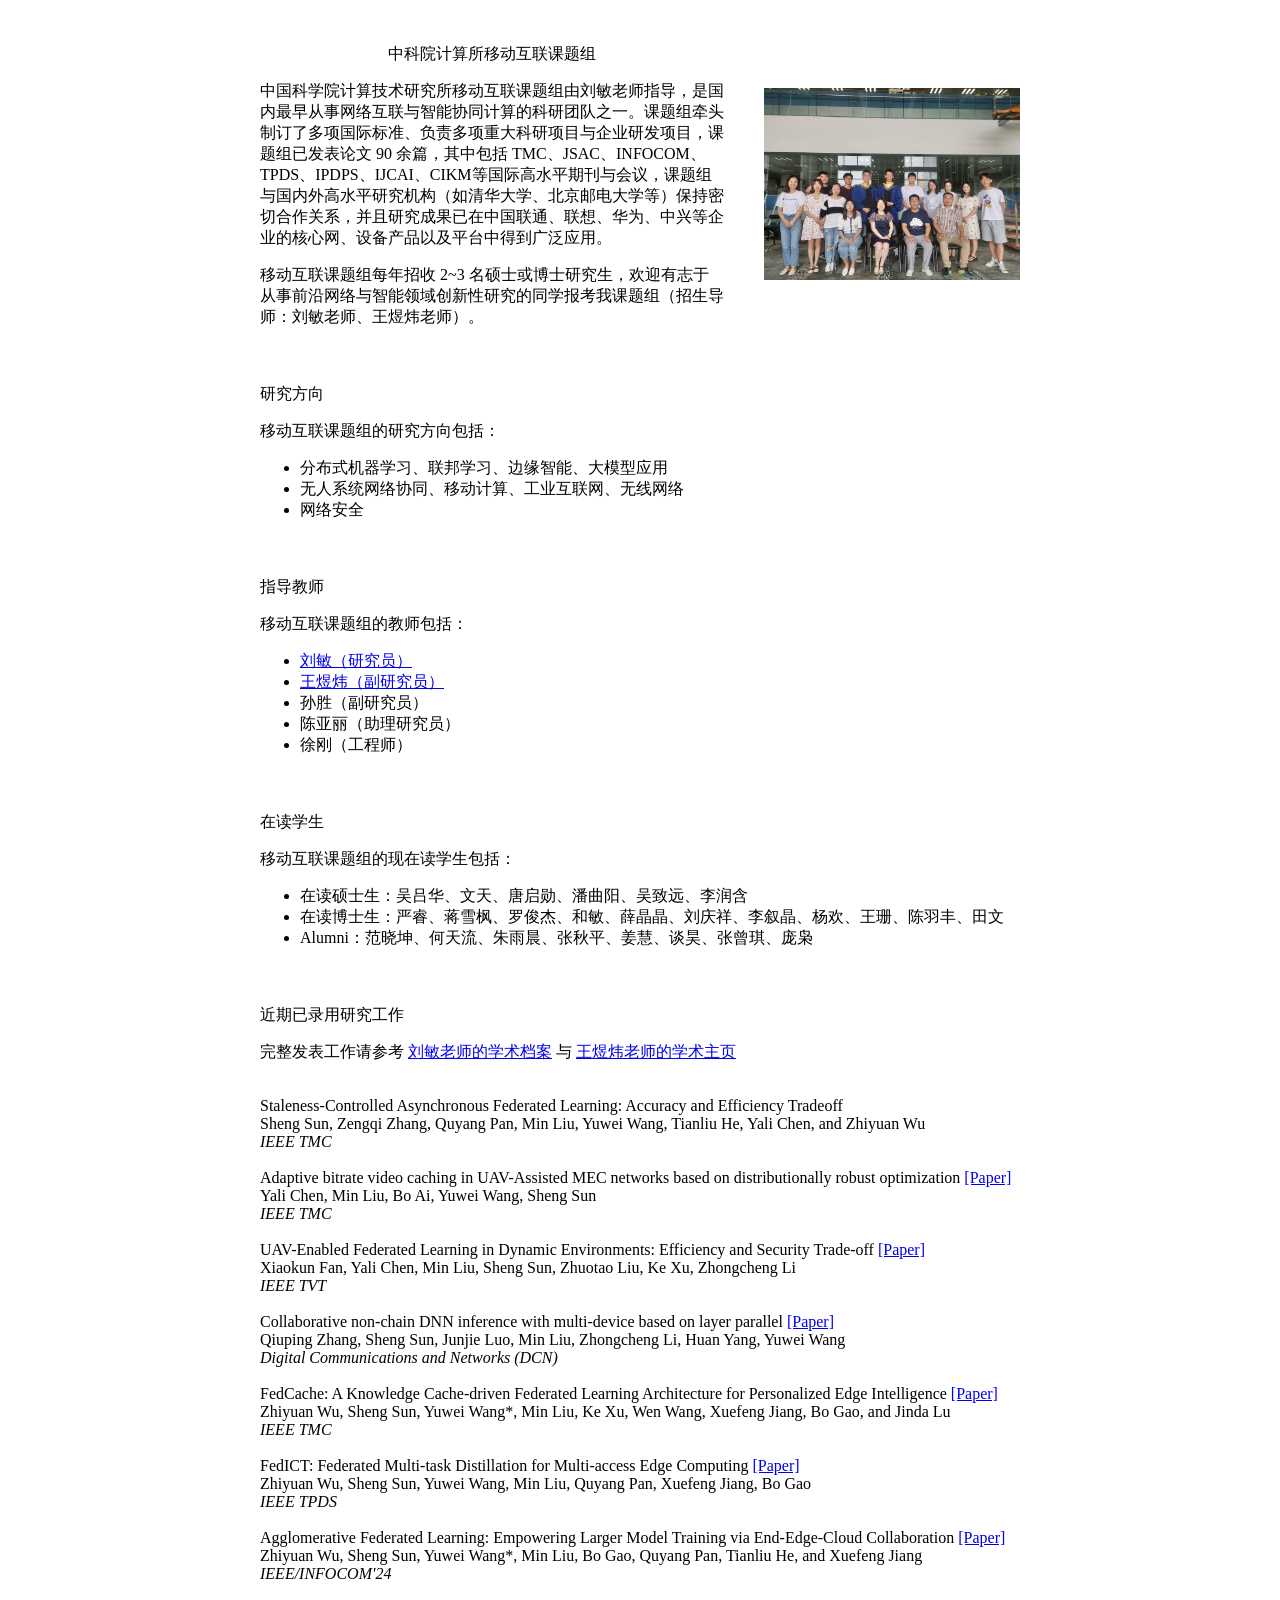
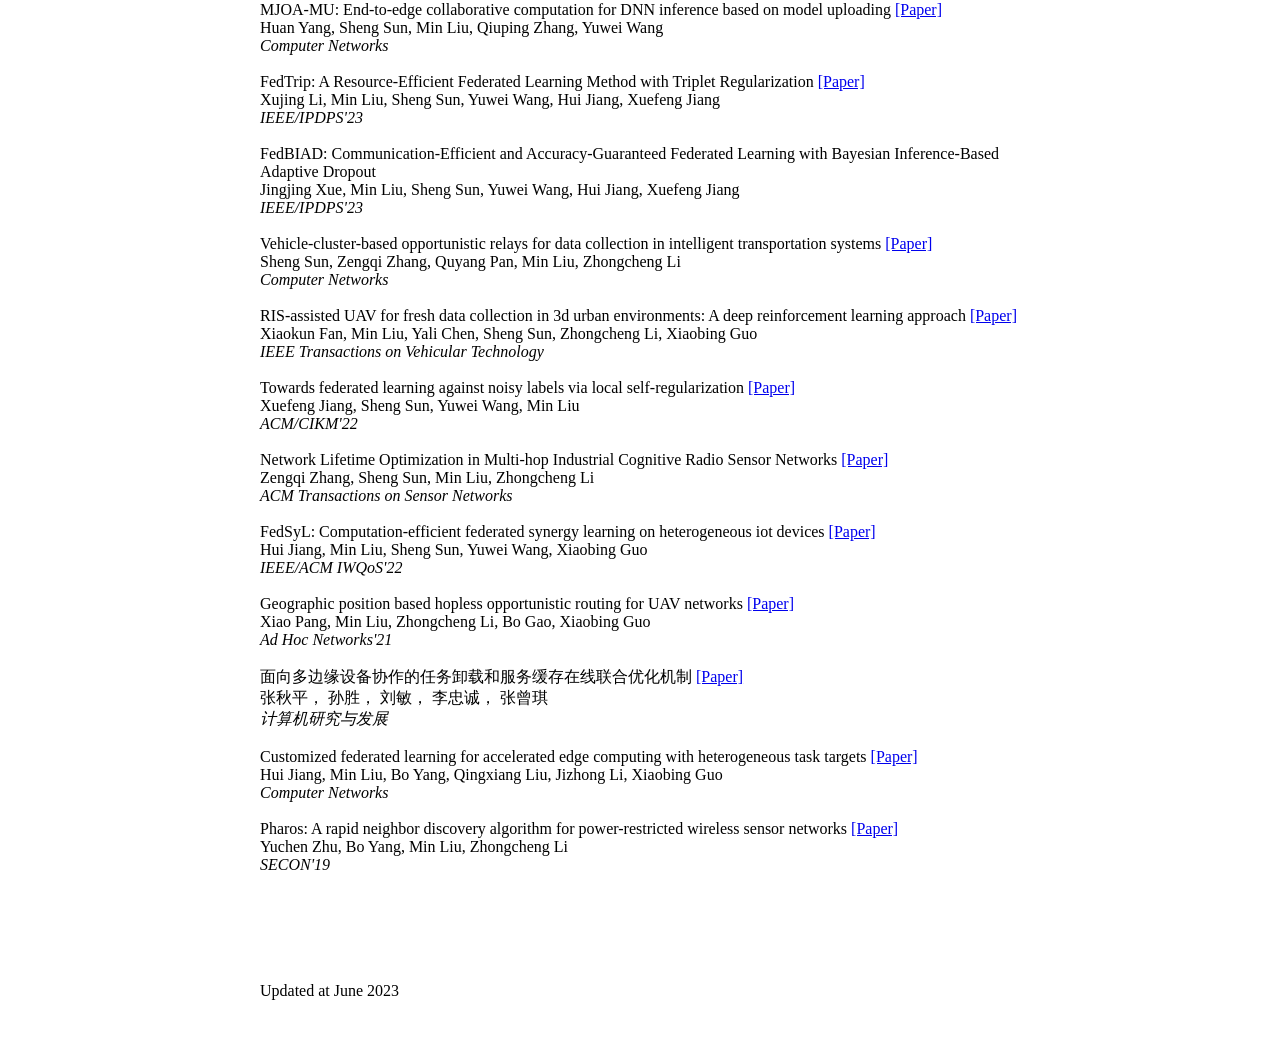
==== index.html @ c7111705 "Update index.html" ====
<!DOCTYPE HTML>
<html lang="en"><head><meta http-equiv="Content-Type" content="text/html; charset=UTF-8">

  <title>中科院计算所移动互联课题组</title>
  
  <meta name="author" content="Jon Barron">
  <meta name="viewport" content="width=device-width, initial-scale=1">
  
  <link rel="stylesheet" type="text/css" href="stylesheet.css">
	<link rel="icon" href="data:image/svg+xml,<svg xmlns=%22http://www.w3.org/2000/svg%22 viewBox=%220 0 100 100%22><text y=%22.9em%22 font-size=%2290%22>🌐</text></svg>">
</head>

<body>
  <table style="width:100%;max-width:800px;border:0px;border-spacing:0px;border-collapse:separate;margin-right:auto;margin-left:auto;"><tbody>
    <tr style="padding:0px">
      <td style="padding:0px">
        <table style="width:100%;border:0px;border-spacing:0px;border-collapse:separate;margin-right:auto;margin-left:auto;"><tbody>
          <tr style="padding:0px">
            <td style="padding:2.5%;width:63%;vertical-align:middle">
              <p style="text-align:center">
                <name>中科院计算所移动互联课题组</name>
              </p>
              <!-- <p>I am a senior staff research scientist at <a href="https://ai.google/research">Google Research</a> in <a href="https://en.wikipedia.org/wiki/One_Market_Plaza">San Francisco</a>, where I work on computer vision and machine learning. -->
              </p>
              <p>
                中国科学院计算技术研究所移动互联课题组由刘敏老师指导，是国内最早从事网络互联与智能协同计算的科研团队之一。课题组牵头制订了多项国际标准、负责多项重大科研项目与企业研发项目，课题组已发表论文 90 余篇，其中包括 TMC、JSAC、INFOCOM、TPDS、IPDPS、IJCAI、CIKM等国际高水平期刊与会议，课题组与国内外高水平研究机构（如清华大学、北京邮电大学等）保持密切合作关系，并且研究成果已在中国联通、联想、华为、中兴等企业的核心网、设备产品以及平台中得到广泛应用。              
              </p>
                移动互联课题组每年招收 2~3 名硕士或博士研究生，欢迎有志于从事前沿网络与智能领域创新性研究的同学报考我课题组（招生导师：刘敏老师、王煜炜老师）。
              <p>

              </p>
              <!-- <p style="text-align:center">
                <a href="mailto:jonbarron@gmail.com">Email</a> &nbsp/&nbsp
                <a href="data/JonBarron-CV.pdf">CV</a> &nbsp/&nbsp
                <a href="data/JonBarron-bio.txt">Bio</a> &nbsp/&nbsp
                <a href="https://scholar.google.com/citations?hl=en&user=jktWnL8AAAAJ">Google Scholar</a> &nbsp/&nbsp
                <a href="https://twitter.com/jon_barron">Twitter</a> &nbsp/&nbsp
                <a href="https://github.com/jonbarron/">Github</a>
              </p> -->
            </td>
            <td style="padding:2.5%;width:40%;max-width:40%">
              <a href="images/ICT.jpg"><img style="width:100%;max-width:100%" alt="profile photo" src="images/ICT.jpg"></a>
            </td>
          </tr>
        </tbody></table>

        <tbody>
          <tr>
          <td style="padding:20px;width:100%;vertical-align:middle">
            <heading>研究方向</heading>
            <p>
              移动互联课题组的研究方向包括：
              </p><ul>
                <li>
                  分布式机器学习、联邦学习、边缘智能、大模型应用
                </li>
                <li>
                  无人系统网络协同、移动计算、工业互联网、无线网络
                </li>
                <li>
                  网络安全
                </li>
              </ul>
              
            <p></p>
          </td>
        </tr>
      </tbody>

        <tbody>
          <tr>
          <td style="padding:20px;width:100%;vertical-align:middle">
            <heading>指导教师</heading>
            <p>
              移动互联课题组的教师包括：
              </p><ul>
                <li>
                  <a href="https://ict.cas.cn/sourcedb/cn/jssrck/200909/t20090917_2496676.html">刘敏（研究员）</a>
                </li>
                <li>
                  <a href="https://ict-ywwang.github.io/">王煜炜（副研究员）</a>
                </li>
                <li>
                  孙胜（副研究员）
                </li>
                <li>
                  陈亚丽（助理研究员）
                </li>
                <li>
                  徐刚（工程师）
                </li>
              </ul>
              
            <p></p>
          </td>
        </tr>
      </tbody>      

      <tbody>
        <tr>
        <td style="padding:20px;width:100%;vertical-align:middle">
          <heading>在读学生</heading>
          <p>
            移动互联课题组的现在读学生包括：
            </p><ul>
              <li>
                在读硕士生：吴吕华、文天、唐启勋、潘曲阳、吴致远、李润含
              </li>
              <li>
                在读博士生：严睿、蒋雪枫、罗俊杰、和敏、薛晶晶、刘庆祥、李叙晶、杨欢、王珊、陈羽丰、田文
              </li>
              <li>
                Alumni：范晓坤、何天流、朱雨晨、张秋平、姜慧、谈昊、张曾琪、庞枭
              </li>
            </ul>
            
          <p></p>
        </td>
      </tr>
    </tbody>  

    <tbody>
      <tr>
      <td style="padding:20px;width:100%;vertical-align:middle">
          <heading>近期已录用研究工作</heading><br>
          <p>完整发表工作请参考 <a href="https://scholar.google.com/citations?hl=zh-CN&user=o8Sg5l4AAAAJ&view_op=list_works&sortby=pubdate">刘敏老师的学术档案</a> 与 <a href="https://ict-ywwang.github.io/">王煜炜老师的学术主页</a></p> 
          
          <!--  -->

          <br>
          <papertitle>Staleness-Controlled Asynchronous Federated Learning: Accuracy and Efficiency Tradeoff</papertitle>
          <br>
          Sheng Sun, Zengqi Zhang, Quyang Pan, Min Liu, Yuwei Wang, Tianliu He, Yali Chen, and Zhiyuan Wu
          <br>
          <em>IEEE TMC</em>
          <br>

          <!--  -->
          
          <br>
          <papertitle>Adaptive bitrate video caching in UAV-Assisted MEC networks based on distributionally robust optimization</papertitle> <a href="https://ieeexplore.ieee.org/abstract/document/10216332/">[Paper]</a>
          <br>
          Yali Chen, Min Liu, Bo Ai, Yuwei Wang, Sheng Sun
          <br>
          <em>IEEE TMC</em>
          <br>

          <!--  -->
          
          <br>
          <papertitle>UAV-Enabled Federated Learning in Dynamic Environments: Efficiency and Security Trade-off</papertitle> <a href="https://ieeexplore.ieee.org/abstract/document/10375744/">[Paper]</a> 
          <br>
          Xiaokun Fan, Yali Chen, Min Liu, Sheng Sun, Zhuotao Liu, Ke Xu, Zhongcheng Li
          <br>
          <em>IEEE TVT</em>
          <br>

          <br>
          <papertitle>Collaborative non-chain DNN inference with multi-device based on layer parallel</papertitle> <a href="https://www.sciencedirect.com/science/article/pii/S2352864823001645">[Paper]</a> 
          <br>
          Qiuping Zhang, Sheng Sun, Junjie Luo, Min Liu, Zhongcheng Li, Huan Yang, Yuwei Wang
          <br>
          <em>Digital Communications and Networks (DCN)</em>
          <br>

          <br>
          <papertitle>FedCache: A Knowledge Cache-driven Federated Learning Architecture for Personalized Edge Intelligence</papertitle> <a href="https://ieeexplore.ieee.org/document/10420495">[Paper]</a> 
          <br>
          Zhiyuan Wu, Sheng Sun, Yuwei Wang*, Min Liu, Ke Xu, Wen Wang, Xuefeng Jiang, Bo Gao, and Jinda Lu
          <br>
          <em>IEEE TMC</em>
          <br>

          <br>
            <papertitle>FedICT: Federated Multi-task Distillation for Multi-access Edge Computing</papertitle> <a href="https://ieeexplore.ieee.org/abstract/document/10163770">[Paper]</a> 
            <br>
            Zhiyuan Wu, Sheng Sun, Yuwei Wang, Min Liu, Quyang Pan, Xuefeng Jiang, Bo Gao
            <br>
            <em>IEEE TPDS</em>
            <br>
          
          <br>
          <papertitle>Agglomerative Federated Learning: Empowering Larger Model Training via End-Edge-Cloud Collaboration</papertitle> <a href="https://arxiv.org/abs/2312.11489">[Paper]</a> 
          <br>
          Zhiyuan Wu, Sheng Sun, Yuwei Wang*, Min Liu, Bo Gao, Quyang Pan, Tianliu He, and Xuefeng Jiang
          <br>
          <em>IEEE/INFOCOM'24</em>
          <br>


          <br>
            <papertitle>MJOA-MU: End-to-edge collaborative computation for DNN inference based on model uploading</papertitle> <a href="https://www.sciencedirect.com/science/article/pii/S1389128623002463">[Paper]</a> 
            <br>
            Huan Yang, Sheng Sun, Min Liu, Qiuping Zhang, Yuwei Wang
            <br>
            <em>Computer Networks</em>
            <br>

          <br>
            <papertitle>FedTrip: A Resource-Efficient Federated Learning Method with Triplet Regularization</papertitle> <a href="https://arxiv.org/pdf/2304.05824">[Paper]</a>
          <br>
          Xujing Li, Min Liu, Sheng Sun, Yuwei Wang, Hui Jiang, Xuefeng Jiang
          <br>
          <em>IEEE/IPDPS'23</em>
          <br>

          <br>
          <papertitle>FedBIAD: Communication-Efficient and Accuracy-Guaranteed Federated Learning with Bayesian Inference-Based Adaptive Dropout</papertitle>
        <br>
        Jingjing Xue, Min Liu, Sheng Sun, Yuwei Wang, Hui Jiang, Xuefeng Jiang
        <br>
        <em>IEEE/IPDPS'23</em>
        <br>

          <br>
            <papertitle>Vehicle-cluster-based opportunistic relays for data collection in intelligent transportation systems</papertitle> <a href="https://www.sciencedirect.com/science/article/pii/S1389128622005436">[Paper]</a> 
          <br>
          Sheng Sun, Zengqi Zhang, Quyang Pan, Min Liu, Zhongcheng Li
          <br>
          <em>Computer Networks</em>
          <br>

          <br>
          <papertitle>RIS-assisted UAV for fresh data collection in 3d urban environments: A deep reinforcement learning approach</papertitle> <a href="https://ieeexplore.ieee.org/abstract/document/9870566/">[Paper]</a> 
        <br>
        Xiaokun Fan, Min Liu, Yali Chen, Sheng Sun, Zhongcheng Li, Xiaobing Guo
        <br>
        <em>IEEE Transactions on Vehicular Technology</em>
        <br>

        <br>
        <papertitle>Towards federated learning against noisy labels via local self-regularization</papertitle> <a href="https://dl.acm.org/doi/abs/10.1145/3511808.3557475">[Paper]</a> 
      <br>
      Xuefeng Jiang, Sheng Sun, Yuwei Wang, Min Liu
      <br>
      <em>ACM/CIKM'22</em>
      <br>

      <br>
      <papertitle>Network Lifetime Optimization in Multi-hop Industrial Cognitive Radio Sensor Networks</papertitle> <a href="https://dl.acm.org/doi/abs/10.1145/3549938">[Paper]</a> 
    <br>
    Zengqi Zhang, Sheng Sun, Min Liu, Zhongcheng Li
    <br>
    <em>ACM Transactions on Sensor Networks</em>
    <br>

    <br>
    <papertitle>FedSyL: Computation-efficient federated synergy learning on heterogeneous iot devices</papertitle> <a href="https://ieeexplore.ieee.org/abstract/document/9812907/">[Paper]</a> 
  <br>
  Hui Jiang, Min Liu, Sheng Sun, Yuwei Wang, Xiaobing Guo
  <br>
  <em>IEEE/ACM IWQoS'22</em>
  <br>
  
  <br>
  <papertitle>Geographic position based hopless opportunistic routing for UAV networks</papertitle> <a href="https://www.sciencedirect.com/science/article/pii/S1570870521001050">[Paper]</a> 
<br>
Xiao Pang, Min Liu, Zhongcheng Li, Bo Gao, Xiaobing Guo
<br>
<em>Ad Hoc Networks'21</em>
<br>

<br>
<papertitle>面向多边缘设备协作的任务卸载和服务缓存在线联合优化机制</papertitle> <a href="https://scholar.google.com/scholar?cluster=14433816943613264911&hl=en&oi=scholarr">[Paper]</a> 
<br>
张秋平， 孙胜， 刘敏， 李忠诚， 张曾琪
<br>
<em>计算机研究与发展</em>
<br>

<br>
<papertitle>Customized federated learning for accelerated edge computing with heterogeneous task targets</papertitle> <a href="https://www.sciencedirect.com/science/article/pii/S1389128620312135">[Paper]</a> 
<br>
Hui Jiang, Min Liu, Bo Yang, Qingxiang Liu, Jizhong Li, Xiaobing Guo
<br>
<em>Computer Networks</em>
<br>

<br>
<papertitle>Pharos: A rapid neighbor discovery algorithm for power-restricted wireless sensor networks</papertitle> <a href="https://ieeexplore.ieee.org/abstract/document/8824821/">[Paper]</a> 
<br>
Yuchen Zhu, Bo Yang, Min Liu, Zhongcheng Li
<br>
<em>SECON'19</em>
<br>



          <!--   -->
  
          </td>
      </tr>
      <tbody>
        <tr>
            <td style="padding:20px;width:100%;vertical-align:middle">
                <p font-size:small;="">
                    <br>
                    <br>
                    </p><div style="float:left;">
                    Updated at June 2023
                    </div>

                    <br>
                    <br>        
                <p></p>                           
            </td>
        </tr>
    </tbody>

      </td>
    </tr>
  </table>
</body>

</html>
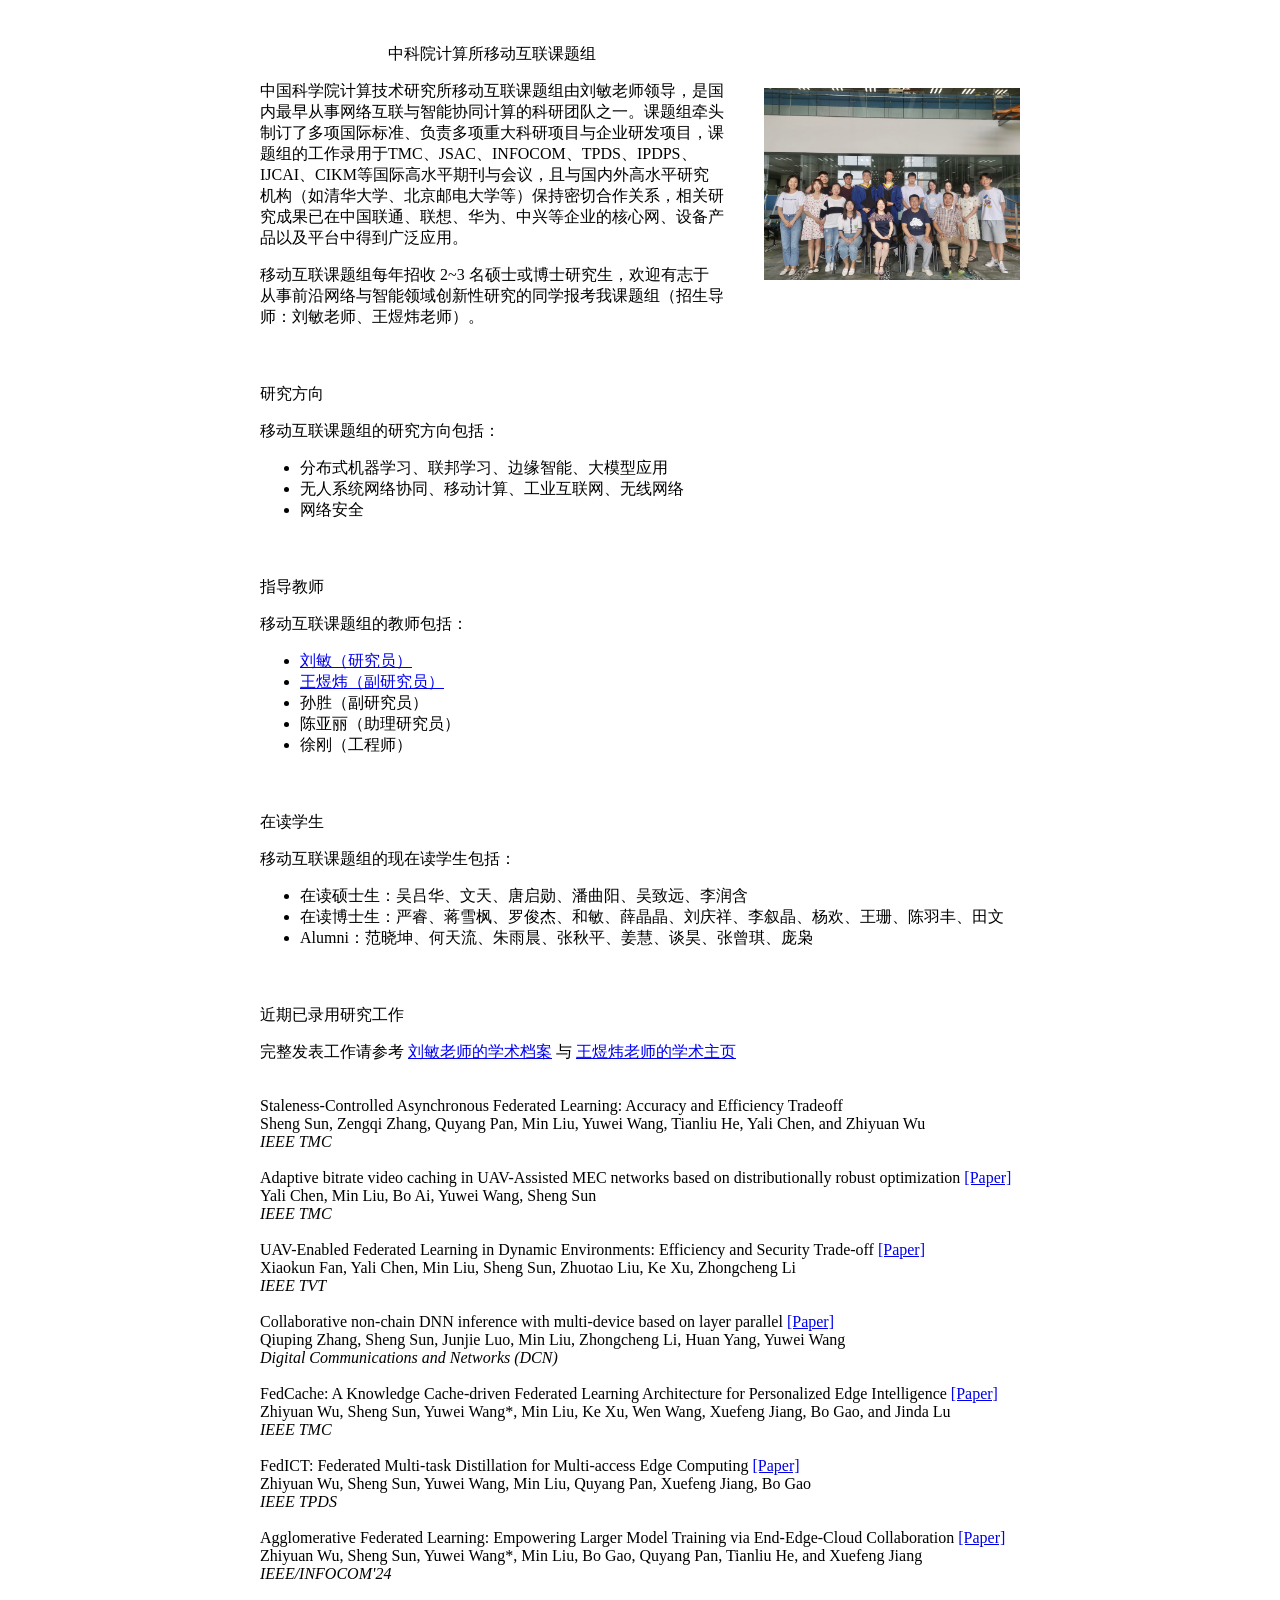
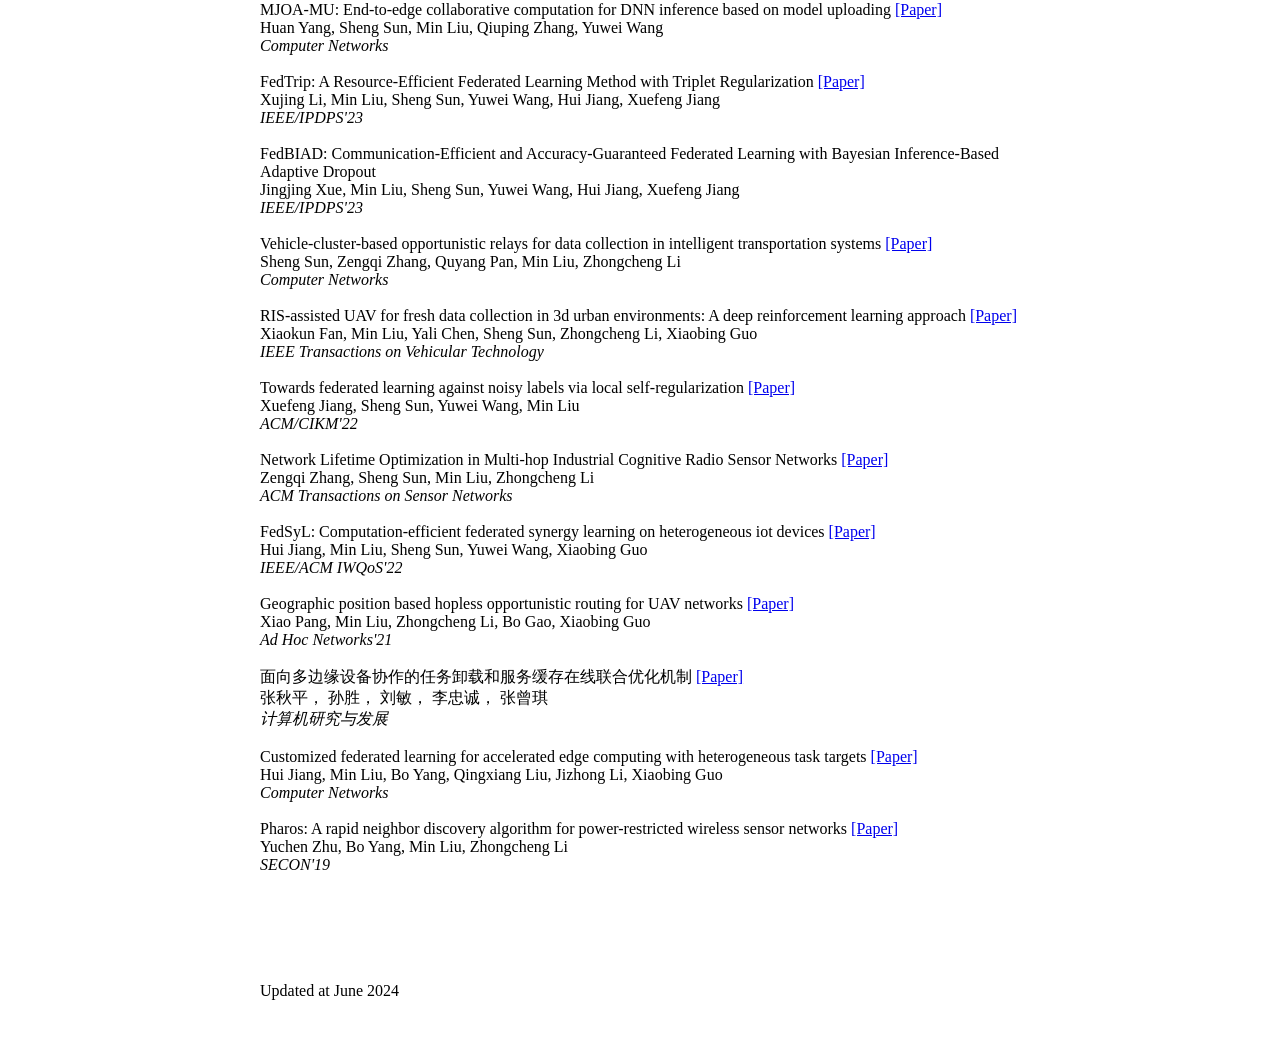
==== commit b8afbb38: "Update index.html" ====
--- a/index.html
+++ b/index.html
@@ -23,7 +23,7 @@
               <!-- <p>I am a senior staff research scientist at <a href="https://ai.google/research">Google Research</a> in <a href="https://en.wikipedia.org/wiki/One_Market_Plaza">San Francisco</a>, where I work on computer vision and machine learning. -->
               </p>
               <p>
-                中国科学院计算技术研究所移动互联课题组由刘敏老师指导，是国内最早从事网络互联与智能协同计算的科研团队之一。课题组牵头制订了多项国际标准、负责多项重大科研项目与企业研发项目，课题组已发表论文 90 余篇，其中包括 TMC、JSAC、INFOCOM、TPDS、IPDPS、IJCAI、CIKM等国际高水平期刊与会议，课题组与国内外高水平研究机构（如清华大学、北京邮电大学等）保持密切合作关系，并且研究成果已在中国联通、联想、华为、中兴等企业的核心网、设备产品以及平台中得到广泛应用。              
+                中国科学院计算技术研究所移动互联课题组由刘敏老师领导，是国内最早从事网络互联与智能协同计算的科研团队之一。课题组牵头制订了多项国际标准、负责多项重大科研项目与企业研发项目，课题组的工作录用于TMC、JSAC、INFOCOM、TPDS、IPDPS、IJCAI、CIKM等国际高水平期刊与会议，且与国内外高水平研究机构（如清华大学、北京邮电大学等）保持密切合作关系，相关研究成果已在中国联通、联想、华为、中兴等企业的核心网、设备产品以及平台中得到广泛应用。              
               </p>
                 移动互联课题组每年招收 2~3 名硕士或博士研究生，欢迎有志于从事前沿网络与智能领域创新性研究的同学报考我课题组（招生导师：刘敏老师、王煜炜老师）。
               <p>
@@ -297,7 +297,7 @@
                     <br>
                     <br>
                     </p><div style="float:left;">
-                    Updated at June 2023
+                    Updated at June 2024
                     </div>
 
                     <br>
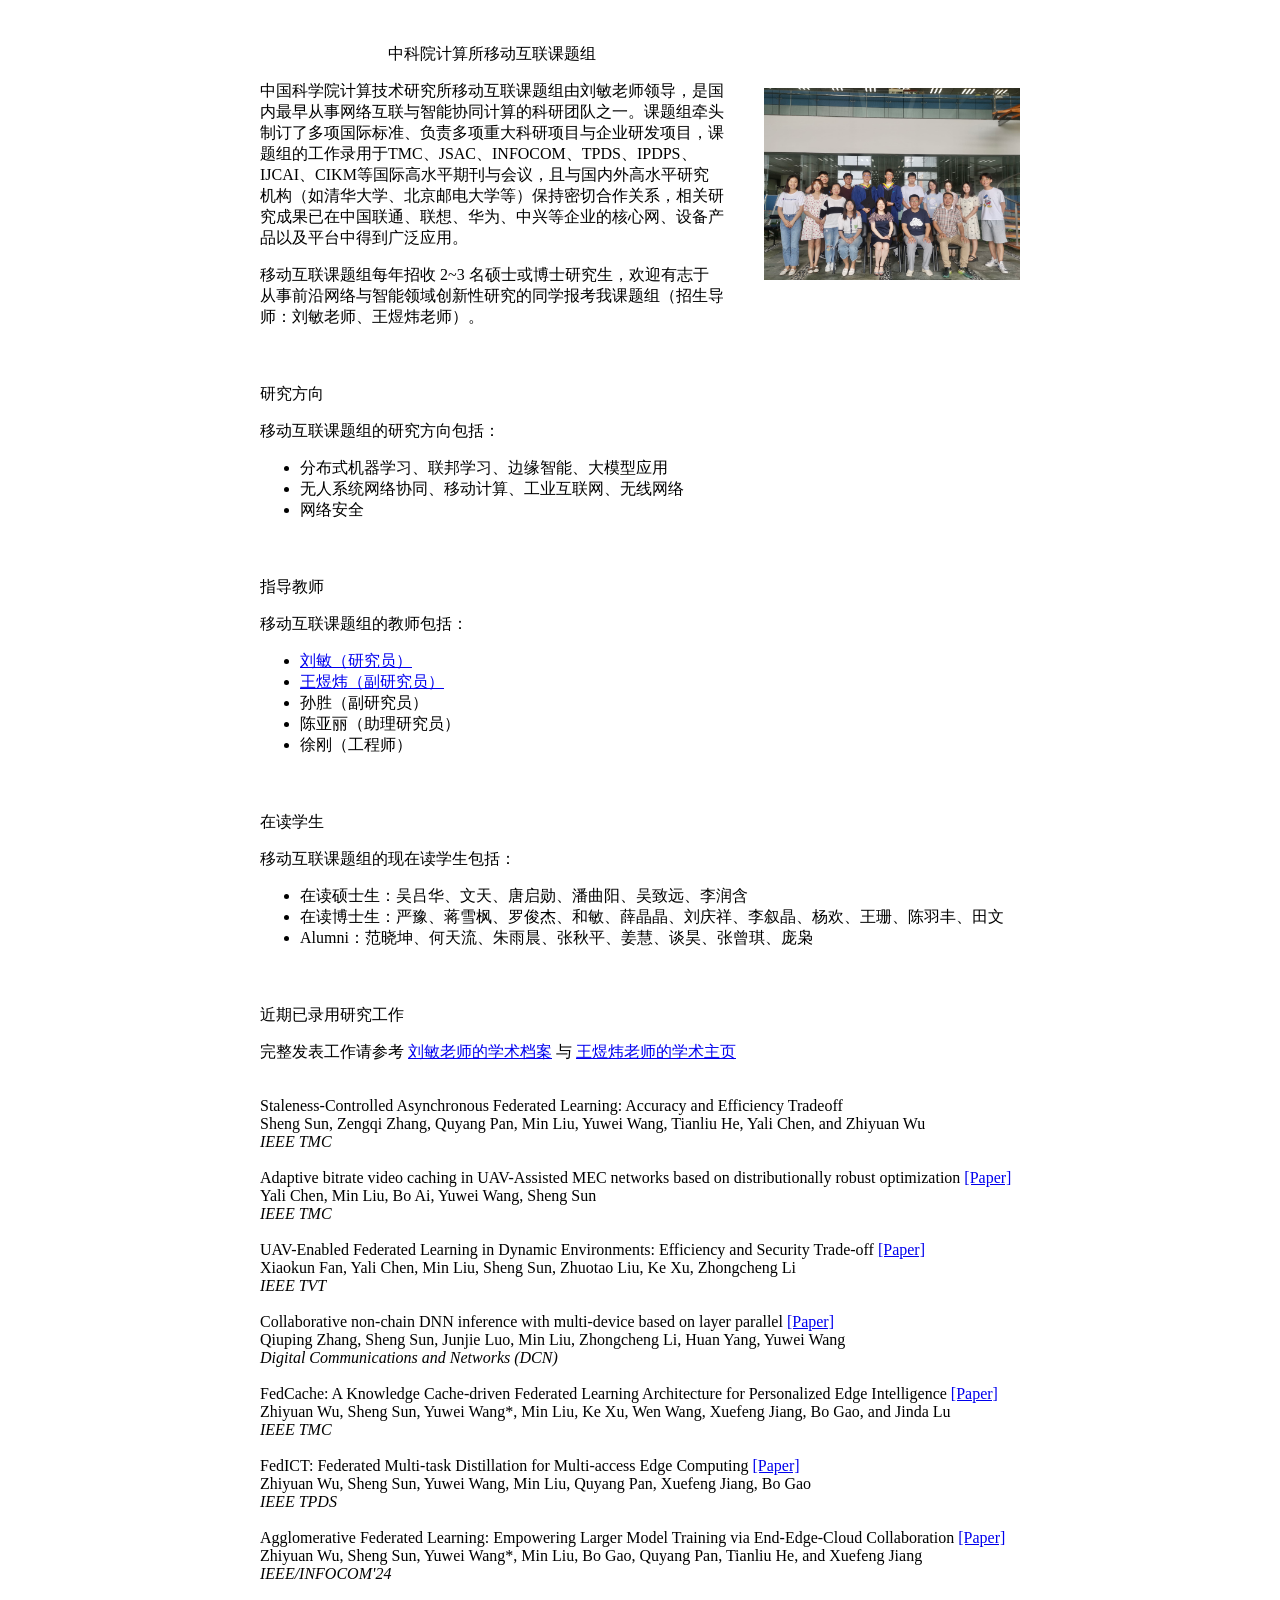
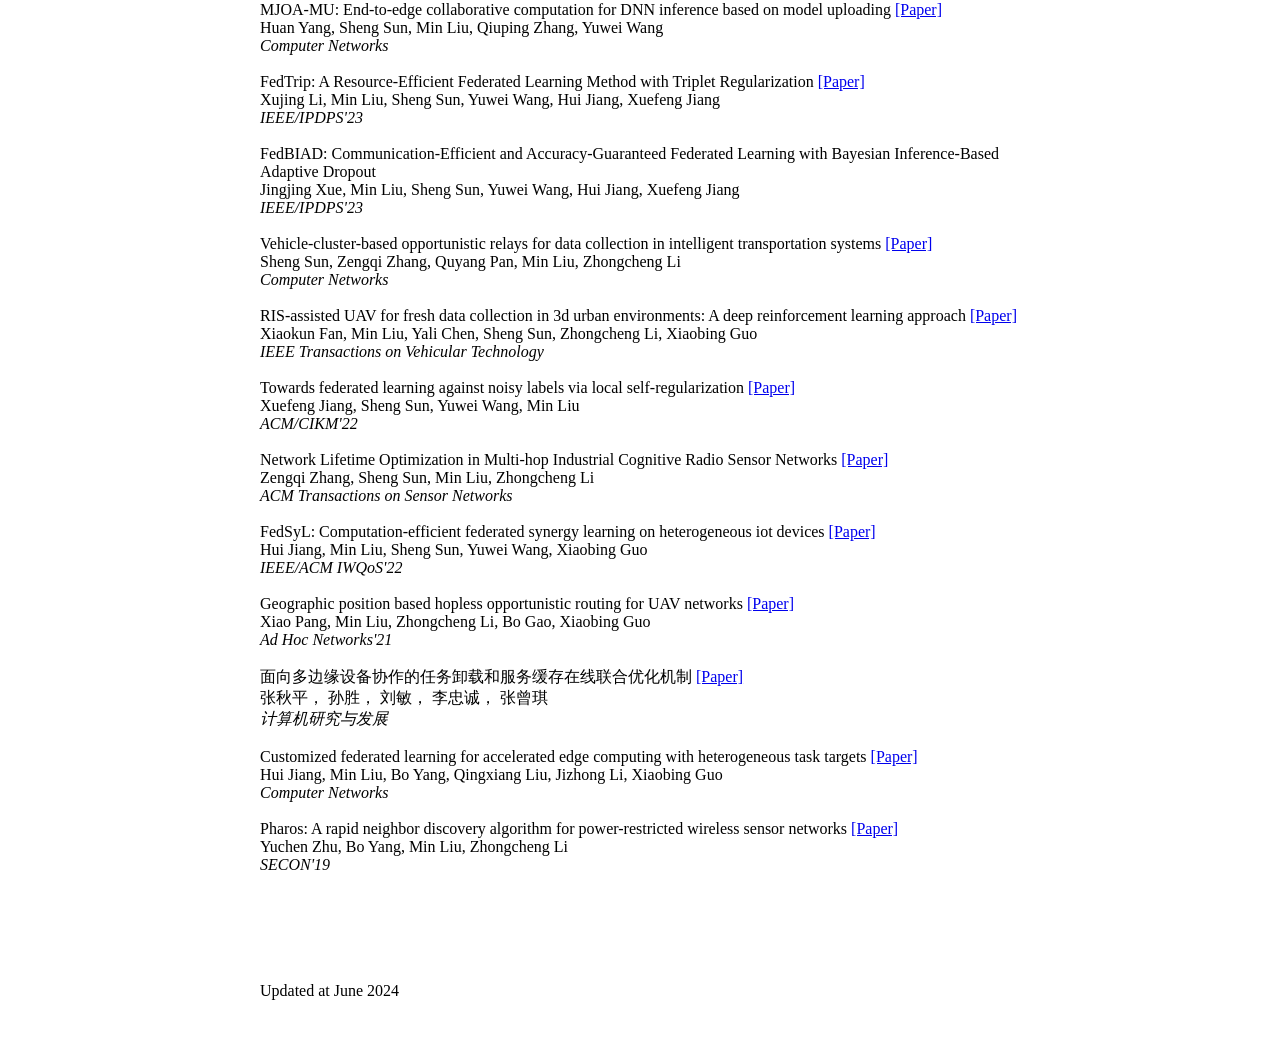
==== commit 413d82a3: "Update index.html" ====
--- a/index.html
+++ b/index.html
@@ -107,7 +107,7 @@
                 在读硕士生：吴吕华、文天、唐启勋、潘曲阳、吴致远、李润含
               </li>
               <li>
-                在读博士生：严睿、蒋雪枫、罗俊杰、和敏、薛晶晶、刘庆祥、李叙晶、杨欢、王珊、陈羽丰、田文
+                在读博士生：严豫、蒋雪枫、罗俊杰、和敏、薛晶晶、刘庆祥、李叙晶、杨欢、王珊、陈羽丰、田文
               </li>
               <li>
                 Alumni：范晓坤、何天流、朱雨晨、张秋平、姜慧、谈昊、张曾琪、庞枭
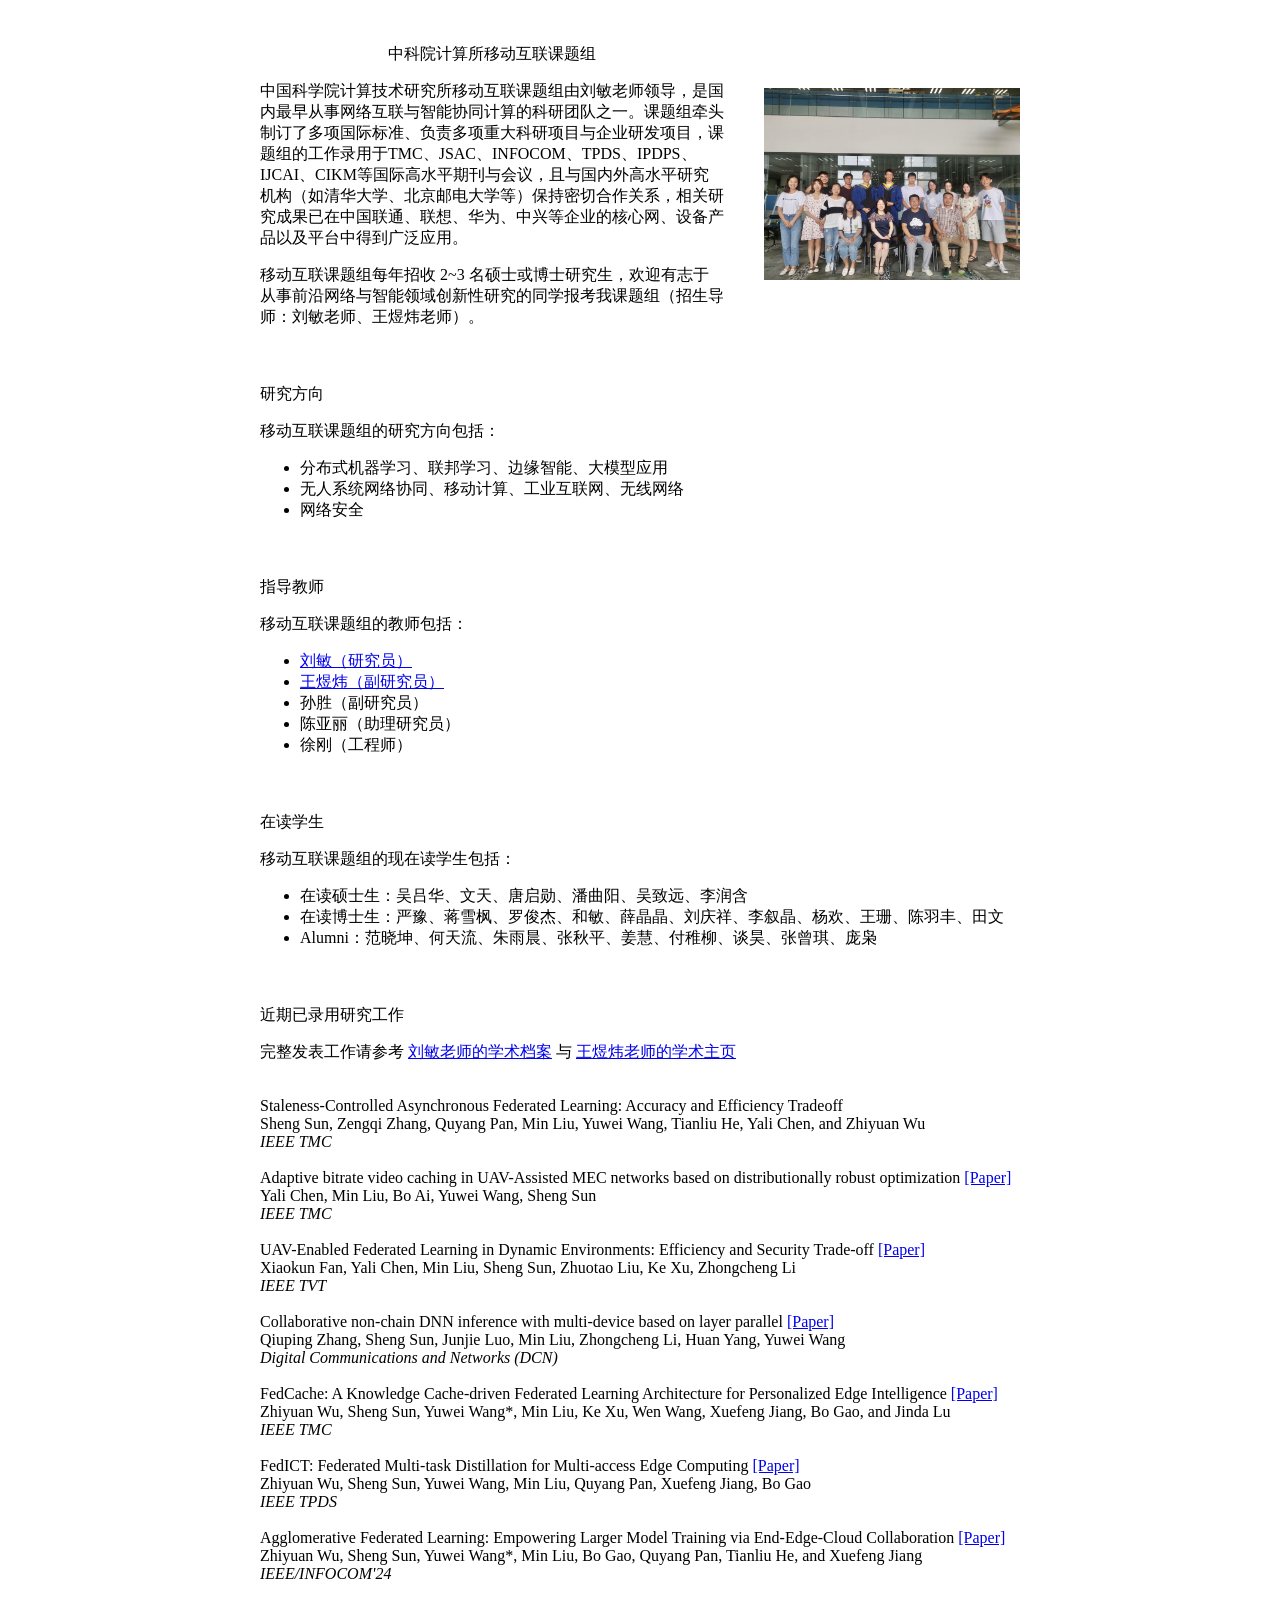
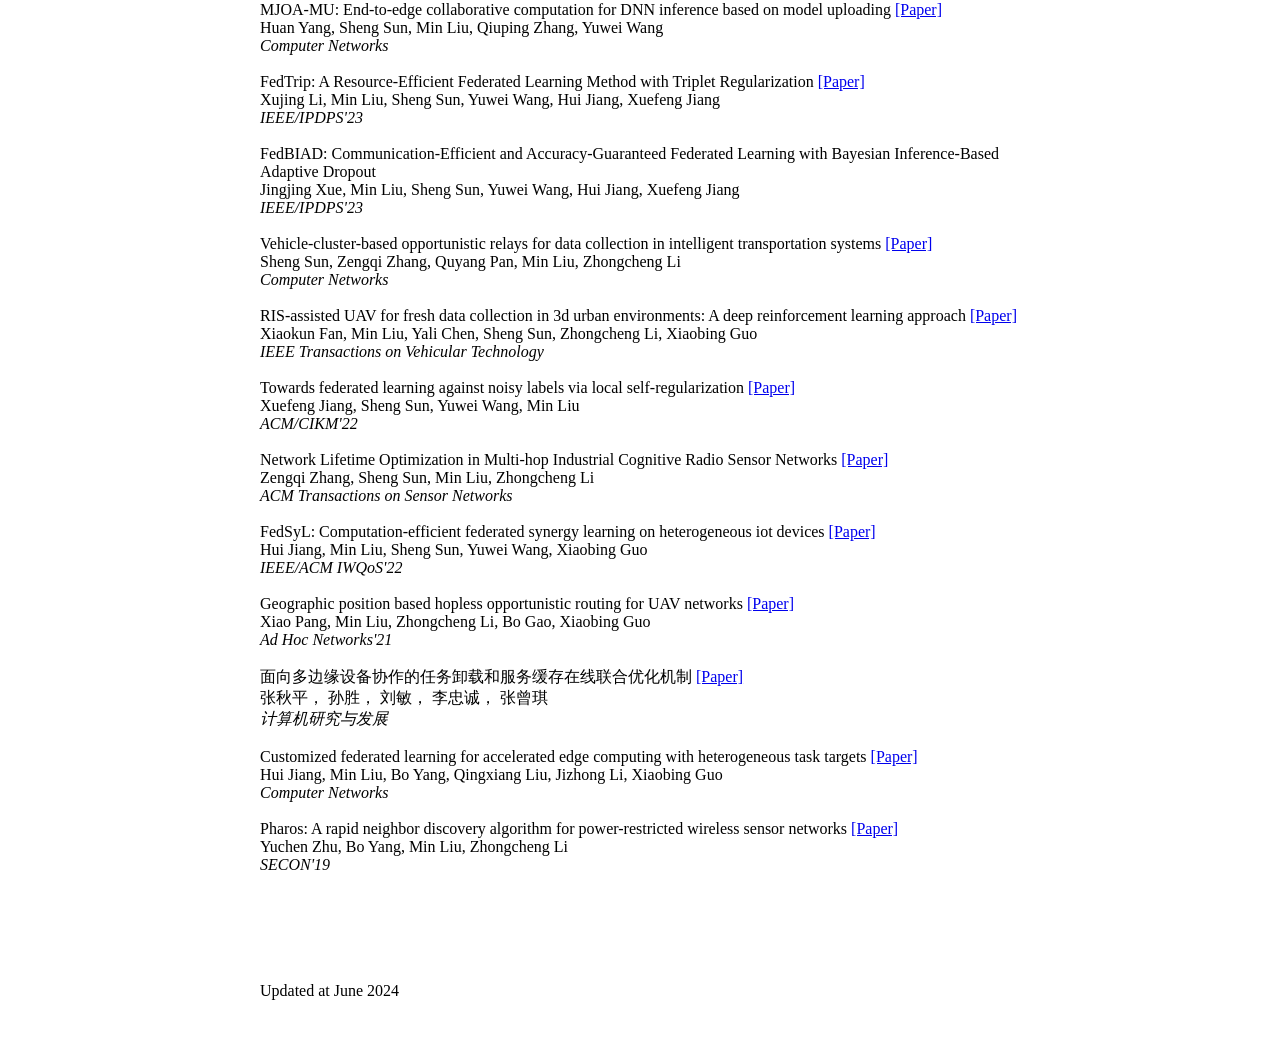
==== commit f2417a41: "Update index.html" ====
--- a/index.html
+++ b/index.html
@@ -110,7 +110,7 @@
                 在读博士生：严豫、蒋雪枫、罗俊杰、和敏、薛晶晶、刘庆祥、李叙晶、杨欢、王珊、陈羽丰、田文
               </li>
               <li>
-                Alumni：范晓坤、何天流、朱雨晨、张秋平、姜慧、谈昊、张曾琪、庞枭
+                Alumni：范晓坤、何天流、朱雨晨、张秋平、姜慧、付稚柳、谈昊、张曾琪、庞枭
               </li>
             </ul>
             
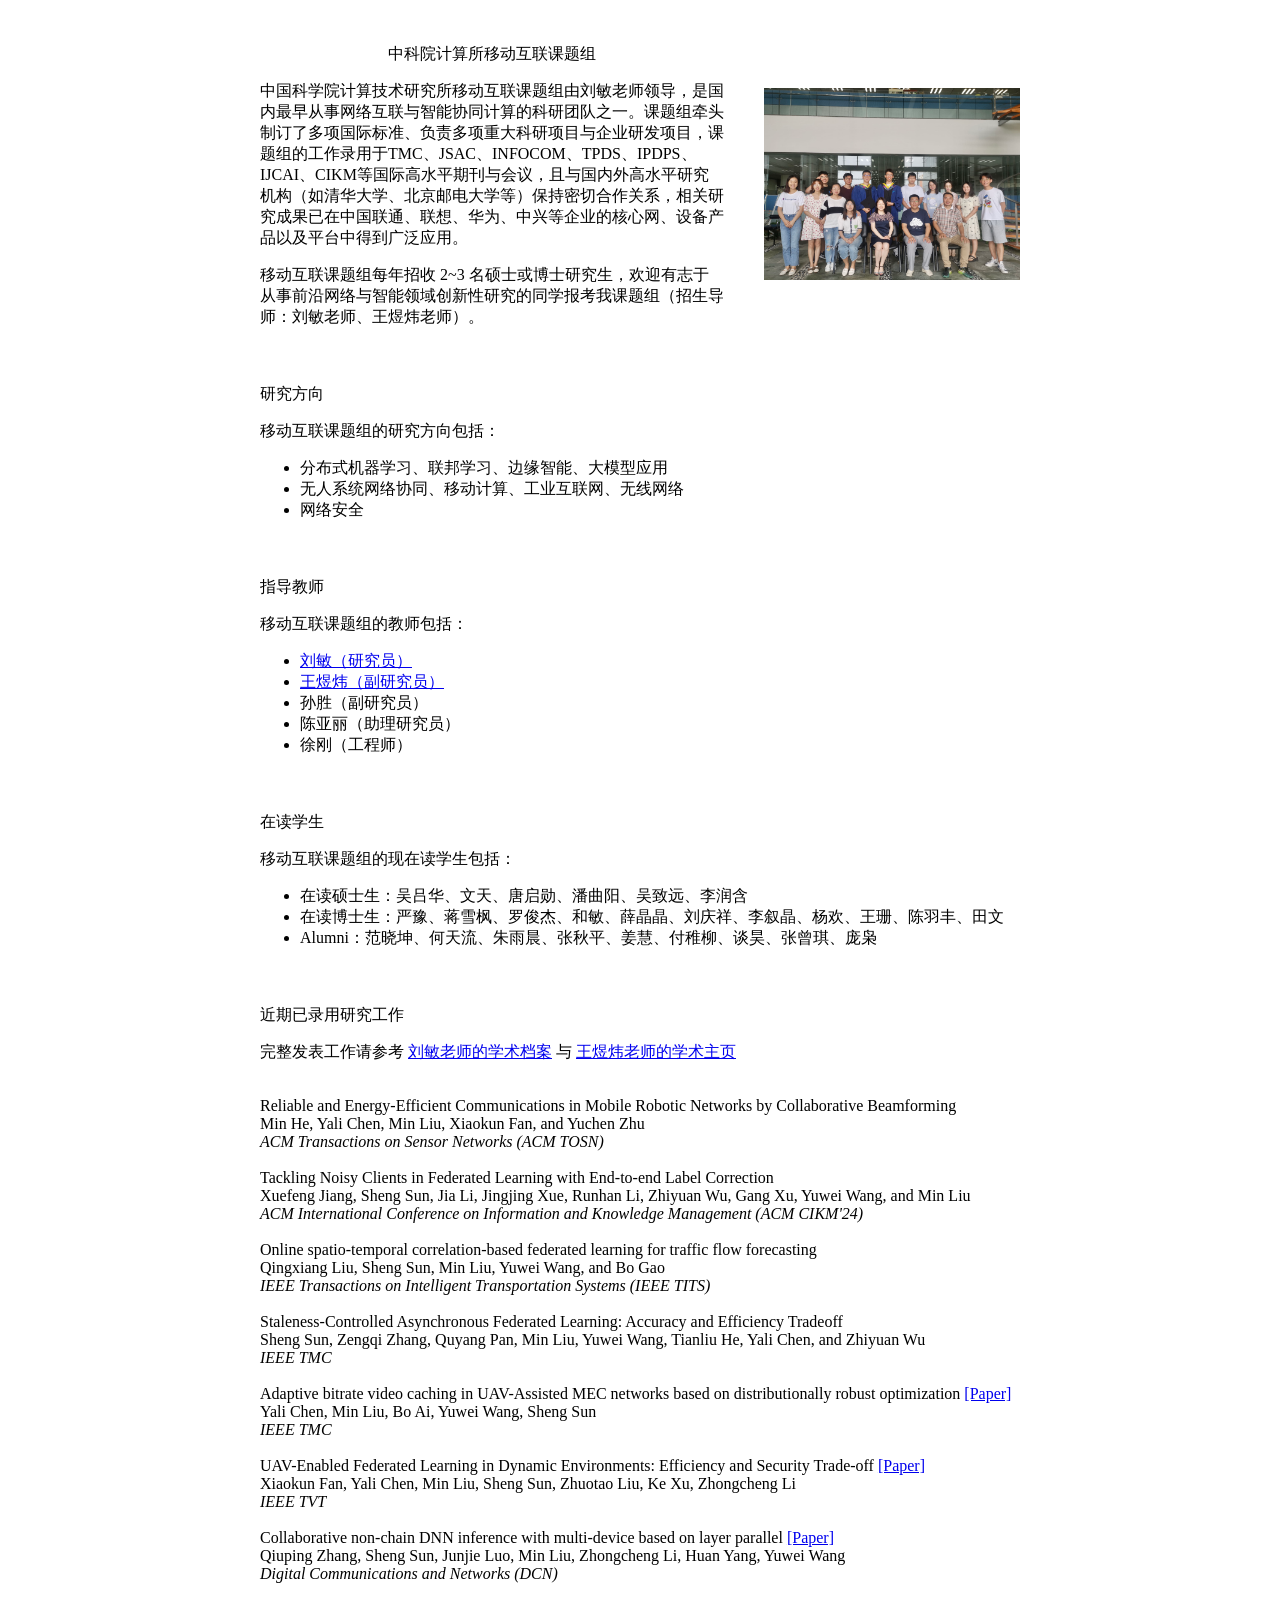
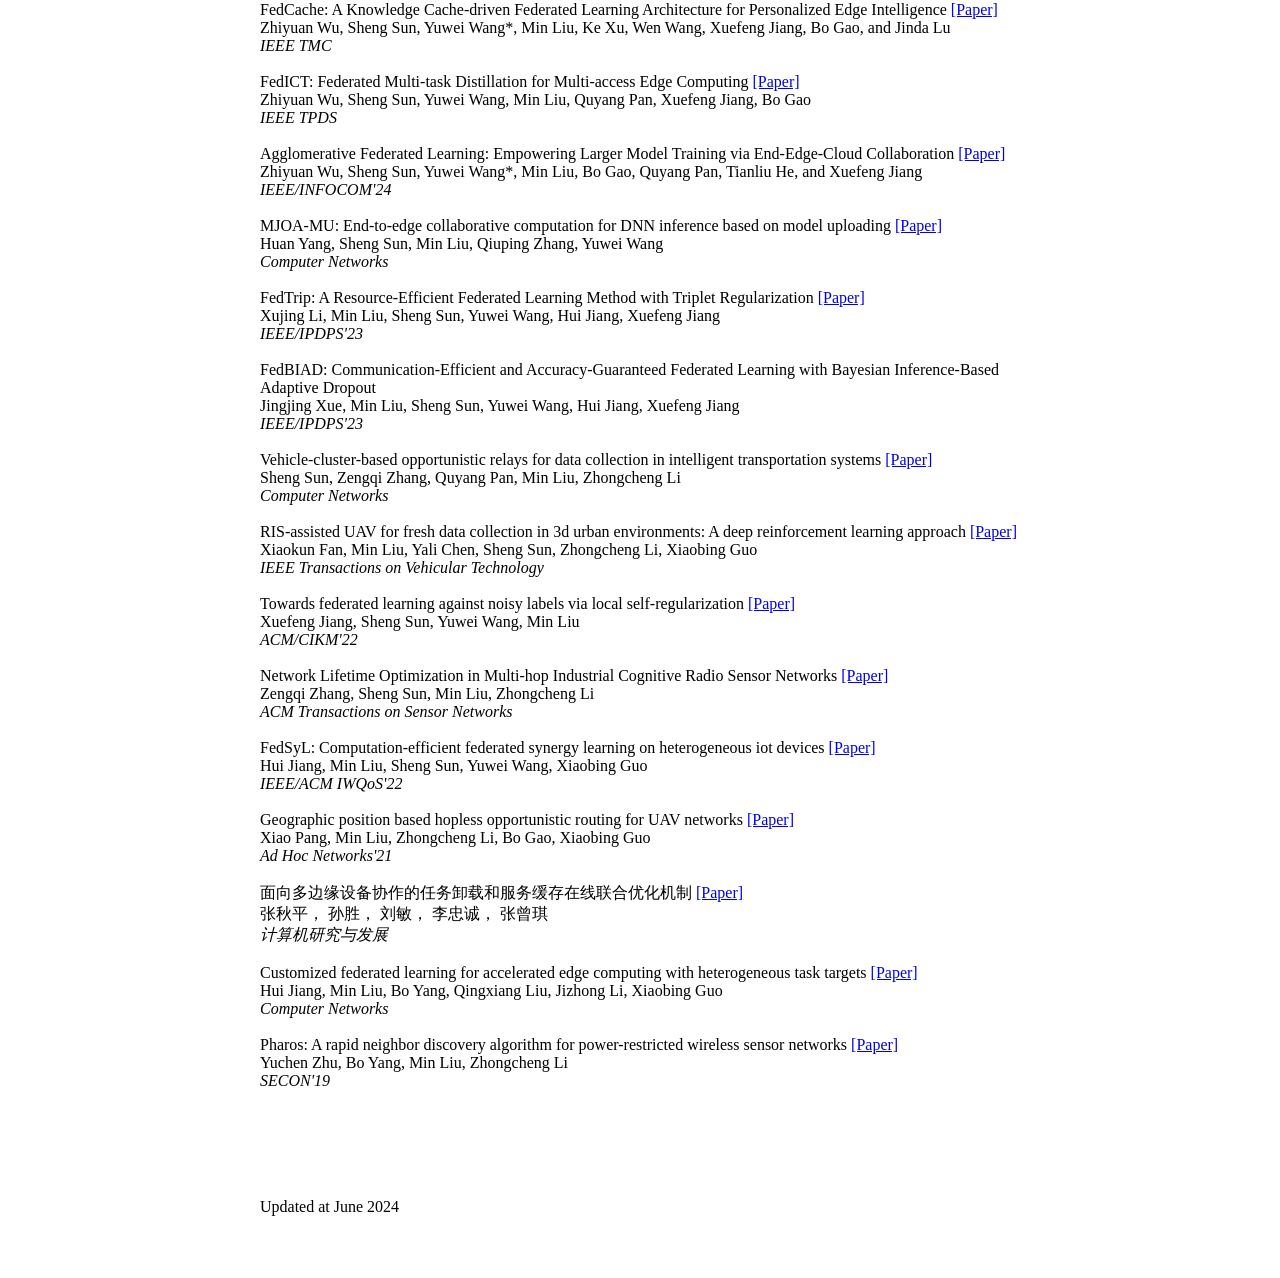
==== commit bcfc4002: "Update index.html" ====
--- a/index.html
+++ b/index.html
@@ -128,6 +128,32 @@
           <!--  -->
 
           <br>
+          <papertitle>Reliable and Energy-Efficient Communications in Mobile Robotic Networks by Collaborative Beamforming</papertitle>
+          <br>
+          Min He, Yali Chen, Min Liu, Xiaokun Fan, and Yuchen Zhu
+          <br>
+          <em>ACM Transactions on Sensor Networks (ACM TOSN) </em>
+          <br>
+
+          <br>
+          <papertitle>Tackling Noisy Clients in Federated Learning with End-to-end Label Correction</papertitle>
+          <br>
+          Xuefeng Jiang, Sheng Sun, Jia Li, Jingjing Xue, Runhan Li, Zhiyuan Wu, Gang Xu, Yuwei Wang, and Min Liu
+          <br>
+          <em>ACM International Conference on Information and Knowledge Management (ACM CIKM'24) </em>
+          <br>
+
+
+          <br>
+          <papertitle>Online spatio-temporal correlation-based federated learning for traffic flow forecasting</papertitle>
+          <br>
+          Qingxiang Liu, Sheng Sun, Min Liu, Yuwei Wang, and Bo Gao
+          <br>
+          <em>IEEE Transactions on Intelligent Transportation Systems (IEEE TITS) </em>
+          <br>
+
+
+          <br>
           <papertitle>Staleness-Controlled Asynchronous Federated Learning: Accuracy and Efficiency Tradeoff</papertitle>
           <br>
           Sheng Sun, Zengqi Zhang, Quyang Pan, Min Liu, Yuwei Wang, Tianliu He, Yali Chen, and Zhiyuan Wu
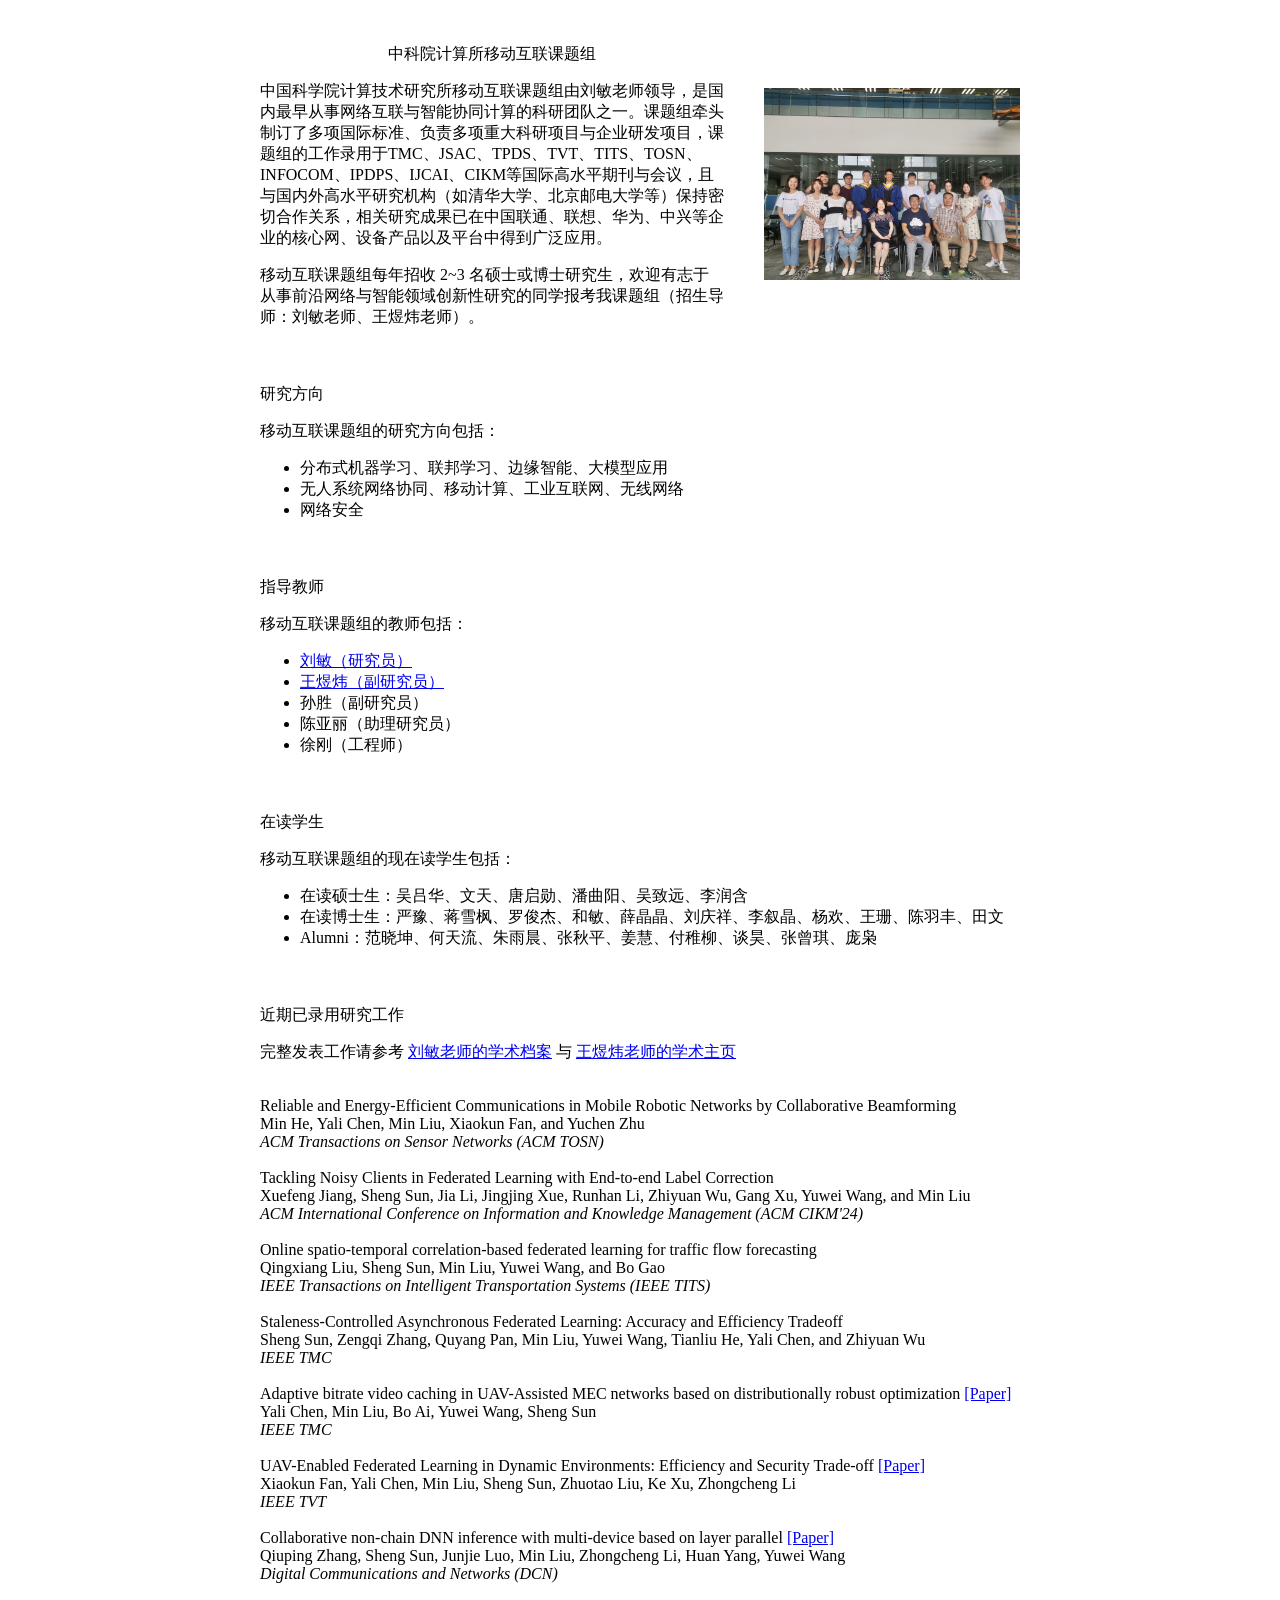
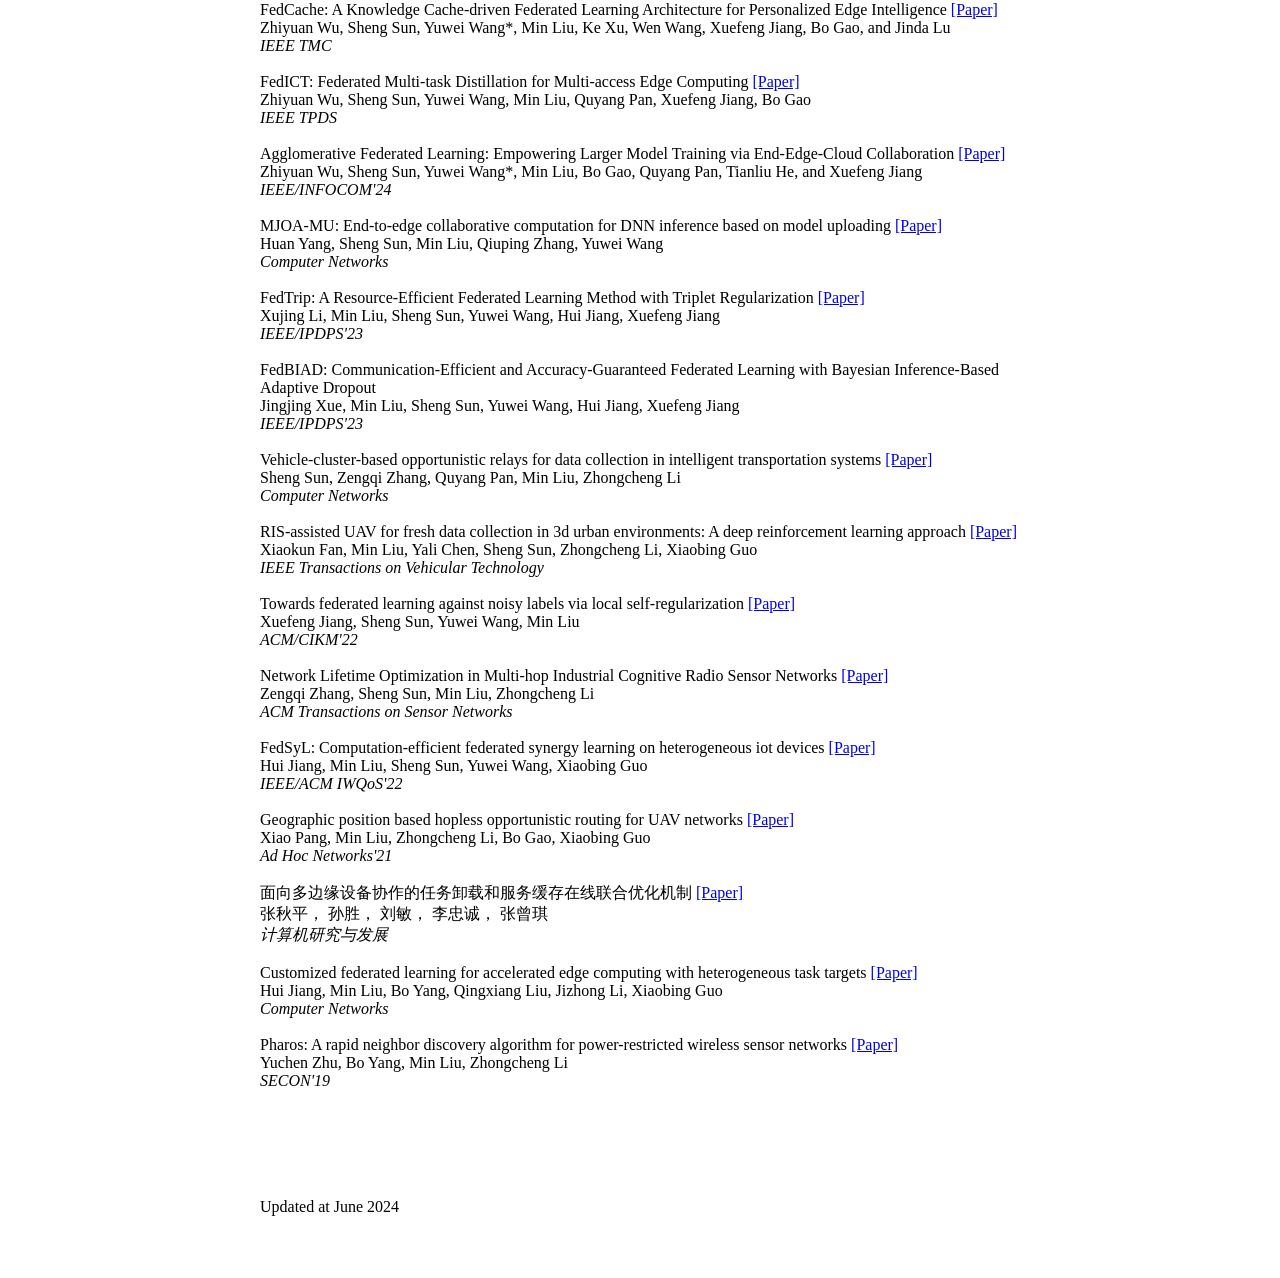
==== commit 502784e8: "Update index.html" ====
--- a/index.html
+++ b/index.html
@@ -23,7 +23,7 @@
               <!-- <p>I am a senior staff research scientist at <a href="https://ai.google/research">Google Research</a> in <a href="https://en.wikipedia.org/wiki/One_Market_Plaza">San Francisco</a>, where I work on computer vision and machine learning. -->
               </p>
               <p>
-                中国科学院计算技术研究所移动互联课题组由刘敏老师领导，是国内最早从事网络互联与智能协同计算的科研团队之一。课题组牵头制订了多项国际标准、负责多项重大科研项目与企业研发项目，课题组的工作录用于TMC、JSAC、INFOCOM、TPDS、IPDPS、IJCAI、CIKM等国际高水平期刊与会议，且与国内外高水平研究机构（如清华大学、北京邮电大学等）保持密切合作关系，相关研究成果已在中国联通、联想、华为、中兴等企业的核心网、设备产品以及平台中得到广泛应用。              
+                中国科学院计算技术研究所移动互联课题组由刘敏老师领导，是国内最早从事网络互联与智能协同计算的科研团队之一。课题组牵头制订了多项国际标准、负责多项重大科研项目与企业研发项目，课题组的工作录用于TMC、JSAC、TPDS、TVT、TITS、TOSN、INFOCOM、IPDPS、IJCAI、CIKM等国际高水平期刊与会议，且与国内外高水平研究机构（如清华大学、北京邮电大学等）保持密切合作关系，相关研究成果已在中国联通、联想、华为、中兴等企业的核心网、设备产品以及平台中得到广泛应用。              
               </p>
                 移动互联课题组每年招收 2~3 名硕士或博士研究生，欢迎有志于从事前沿网络与智能领域创新性研究的同学报考我课题组（招生导师：刘敏老师、王煜炜老师）。
               <p>
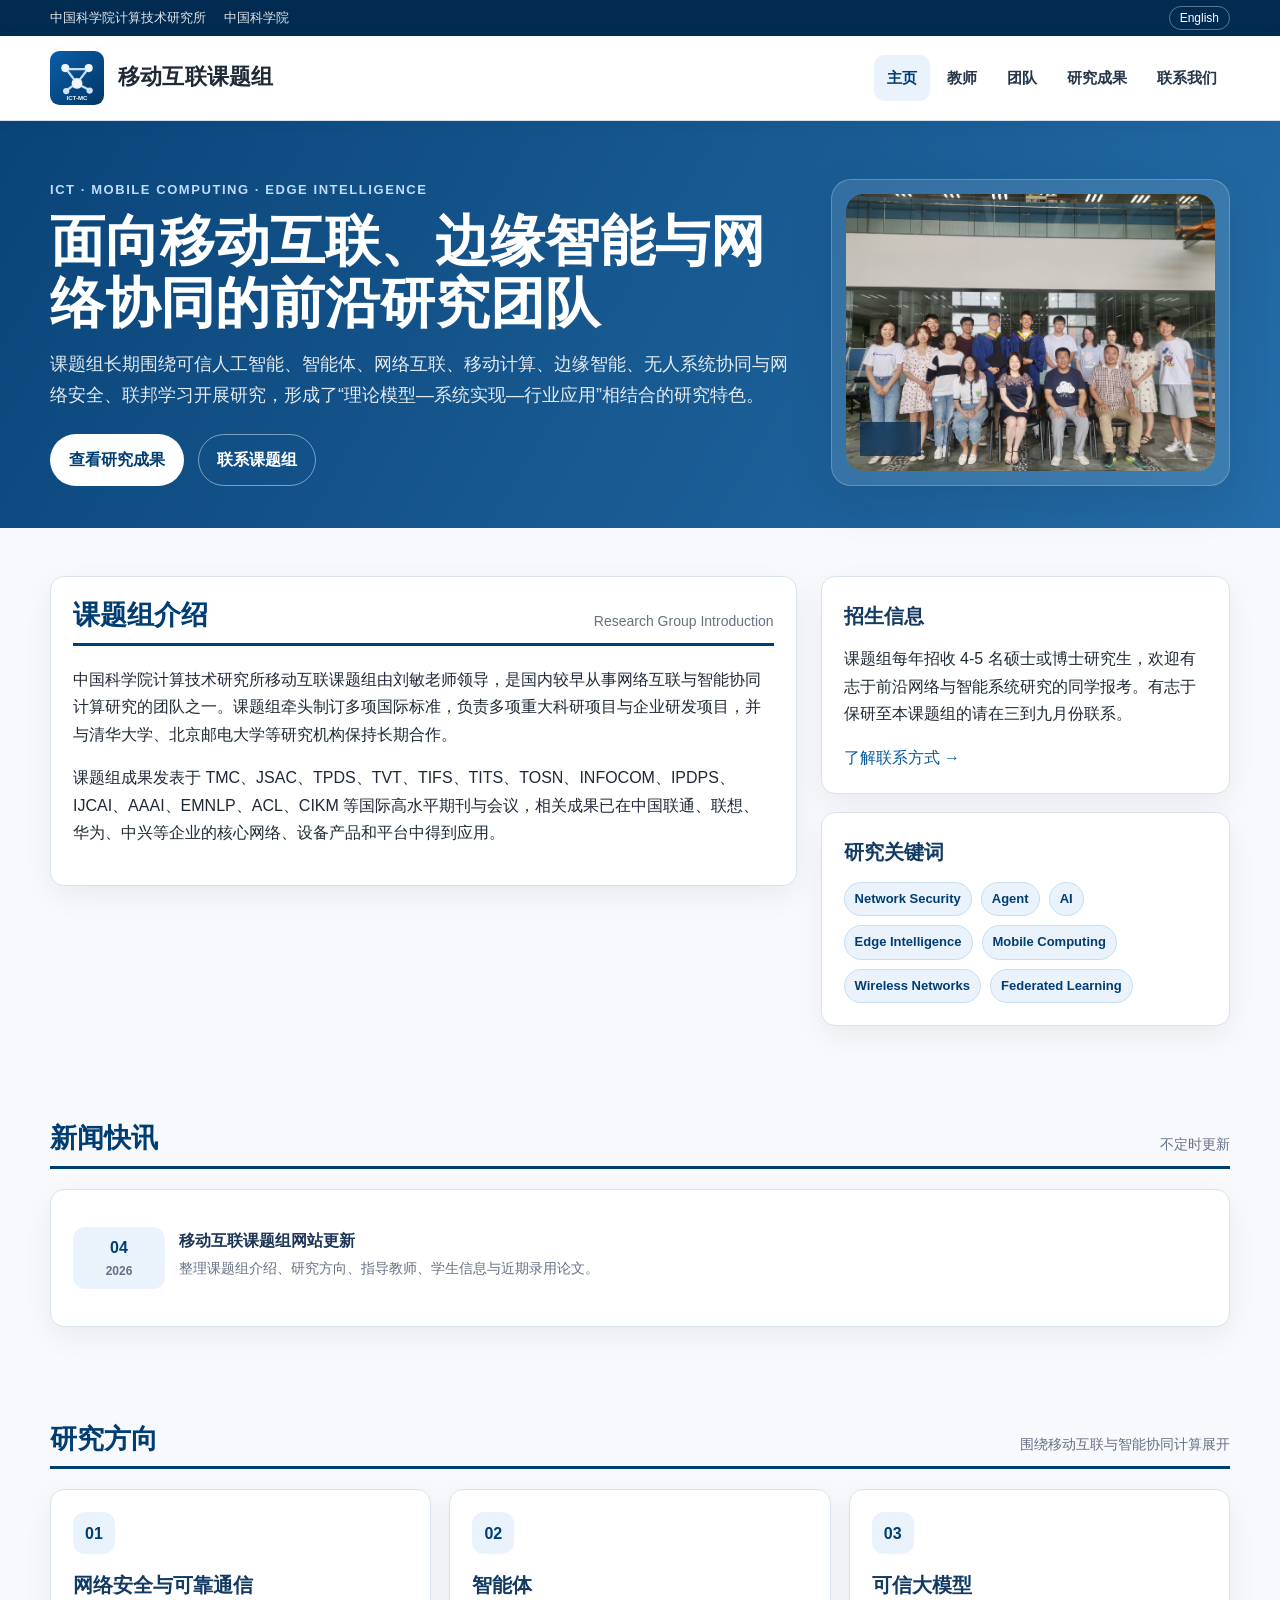
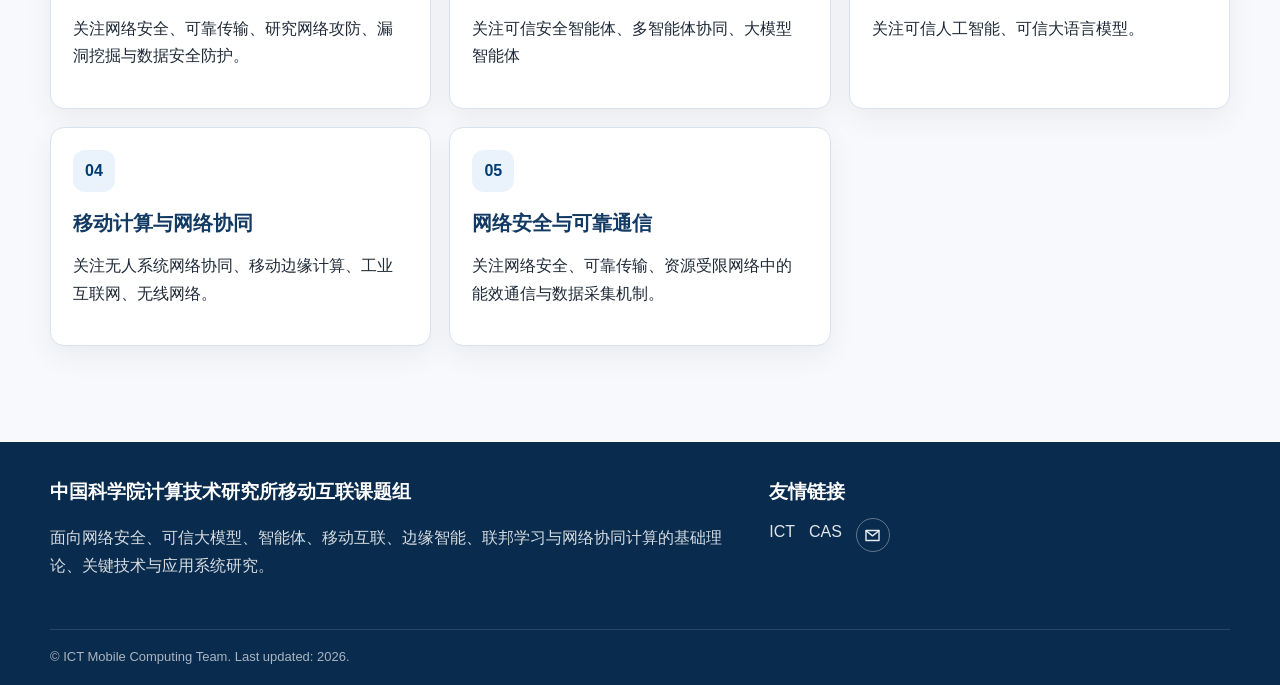
==== commit 2c38e971: "Update lab website" ====
--- a/index.html
+++ b/index.html
@@ -1,341 +1,177 @@
-<!DOCTYPE HTML>
-<html lang="en"><head><meta http-equiv="Content-Type" content="text/html; charset=UTF-8">
+<!doctype html>
+<html lang="zh-CN" data-lang="zh-CN">
+<head>
+  <meta charset="utf-8">
+  <meta name="viewport" content="width=device-width, initial-scale=1">
+  <meta name="description" content="中国科学院计算技术研究所移动互联课题组官方网站">
+  <title>中科院计算所移动互联课题组 | ICT Mobile Computing Team</title>
+  <script>
+    (function () {
+      try {
+        var saved = localStorage.getItem("ictmc-lang");
+        document.documentElement.setAttribute("data-lang", saved === "en" ? "en" : "zh-CN");
+        document.documentElement.lang = saved === "en" ? "en" : "zh-CN";
+      } catch (e) {
+        document.documentElement.setAttribute("data-lang", "zh-CN");
+      }
+    })();
+  </script>
+  <link rel="stylesheet" href="assets/css/site.css">
+</head>
+<body data-page="home">
+  <div class="topbar">
+    <div class="topbar-inner">
+      <div class="top-links">
+        <a href="https://www.ict.ac.cn/" target="_blank" rel="noopener">中国科学院计算技术研究所</a>
+        <a href="https://www.cas.cn/" target="_blank" rel="noopener">中国科学院</a>
+      </div>
+      <button class="lang-toggle" type="button" data-lang-toggle>English</button>
+    </div>
+  </div>
 
-  <title>中科院计算所移动互联课题组</title>
-  
-  <meta name="author" content="Jon Barron">
-  <meta name="viewport" content="width=device-width, initial-scale=1">
-  
-  <link rel="stylesheet" type="text/css" href="stylesheet.css">
-	<link rel="icon" href="data:image/svg+xml,<svg xmlns=%22http://www.w3.org/2000/svg%22 viewBox=%220 0 100 100%22><text y=%22.9em%22 font-size=%2290%22>🌐</text></svg>">
-</head>
+  <header class="site-header">
+    <div class="header-inner">
+      <a class="brand" href="index.html" aria-label="ICT Mobile Computing Team Home">
+        <img class="brand-mark" src="assets/img/lab-mark.svg" alt="ICT Mobile Computing Team logo">
+        <span>
+          <span class="brand-name"><span class="lang-zh">移动互联课题组</span><span class="lang-en">ICT Mobile Computing Team</span></span>
+        </span>
+      </a>
+      <button class="menu-toggle" type="button" data-menu-toggle aria-expanded="false">Menu</button>
+      <nav class="nav" aria-label="Main Navigation">
+        <a data-page="home" href="index.html"><span class="lang-zh">主页</span><span class="lang-en">Home</span></a>
+        <a data-page="teachers" href="teachers.html"><span class="lang-zh">教师</span><span class="lang-en">Teachers</span></a>
+        <a data-page="group" href="group.html"><span class="lang-zh">团队</span><span class="lang-en">Group</span></a>
+        <a data-page="publications" href="publications.html"><span class="lang-zh">研究成果</span><span class="lang-en">Publications</span></a>
+        <a data-page="contact" href="contact.html"><span class="lang-zh">联系我们</span><span class="lang-en">Contact Us</span></a>
+      </nav>
+    </div>
+  </header>
 
-<body>
-  <table style="width:100%;max-width:800px;border:0px;border-spacing:0px;border-collapse:separate;margin-right:auto;margin-left:auto;"><tbody>
-    <tr style="padding:0px">
-      <td style="padding:0px">
-        <table style="width:100%;border:0px;border-spacing:0px;border-collapse:separate;margin-right:auto;margin-left:auto;"><tbody>
-          <tr style="padding:0px">
-            <td style="padding:2.5%;width:63%;vertical-align:middle">
-              <p style="text-align:center">
-                <name>中科院计算所移动互联课题组</name>
-              </p>
-              <!-- <p>I am a senior staff research scientist at <a href="https://ai.google/research">Google Research</a> in <a href="https://en.wikipedia.org/wiki/One_Market_Plaza">San Francisco</a>, where I work on computer vision and machine learning. -->
-              </p>
-              <p>
-                中国科学院计算技术研究所移动互联课题组由刘敏老师领导，是国内最早从事网络互联与智能协同计算的科研团队之一。课题组牵头制订了多项国际标准、负责多项重大科研项目与企业研发项目，课题组的工作录用于TMC、JSAC、TPDS、TVT、TITS、TOSN、INFOCOM、IPDPS、IJCAI、CIKM等国际高水平期刊与会议，且与国内外高水平研究机构（如清华大学、北京邮电大学等）保持密切合作关系，相关研究成果已在中国联通、联想、华为、中兴等企业的核心网、设备产品以及平台中得到广泛应用。              
-              </p>
-                移动互联课题组每年招收 2~3 名硕士或博士研究生，欢迎有志于从事前沿网络与智能领域创新性研究的同学报考我课题组（招生导师：刘敏老师、王煜炜老师）。
-              <p>
+  <main>
+    <section class="hero">
+      <div class="container hero-grid">
+        <div>
+          <div class="eyebrow">ICT · Mobile Computing · Edge Intelligence</div>
+          <h1><span class="lang-zh">面向移动互联、边缘智能与网络协同的前沿研究团队</span><span class="lang-en">A research team for mobile computing, edge intelligence, and networked collaboration</span></h1>
+          <p><span class="lang-zh">课题组长期围绕可信人工智能、智能体、网络互联、移动计算、边缘智能、无人系统协同与网络安全、联邦学习开展研究，形成了“理论模型—系统实现—行业应用”相结合的研究特色。</span><span class="lang-en">The research group has long focused on trustworthy artificial intelligence, intelligent agents, network interconnection, mobile computing, edge intelligence, unmanned system collaboration, cybersecurity, and federated learning, developing a distinctive research profile that integrates theoretical modeling, system implementation, and industrial applications.</span></p>
+          <div class="hero-actions">
+            <a class="button primary" href="publications.html"><span class="lang-zh">查看研究成果</span><span class="lang-en">View Publications</span></a>
+            <a class="button secondary" href="contact.html"><span class="lang-zh">联系课题组</span><span class="lang-en">Contact the Team</span></a>
+          </div>
+        </div>
+        <aside class="hero-panel hero-photo-panel" aria-label="Team photo">
+  <figure class="hero-photo">
+    <img src="assets/img/group-photo.jpg" alt="ICT Mobile Computing Team group photo">
+    <figcaption>
+      <span class="lang-zh">大家庭</span>
+      <span class="lang-en">Family</span>
+    </figcaption>
+  </figure>
+</aside>
+      </div>
+    </section>
 
-              </p>
-              <!-- <p style="text-align:center">
-                <a href="mailto:jonbarron@gmail.com">Email</a> &nbsp/&nbsp
-                <a href="data/JonBarron-CV.pdf">CV</a> &nbsp/&nbsp
-                <a href="data/JonBarron-bio.txt">Bio</a> &nbsp/&nbsp
-                <a href="https://scholar.google.com/citations?hl=en&user=jktWnL8AAAAJ">Google Scholar</a> &nbsp/&nbsp
-                <a href="https://twitter.com/jon_barron">Twitter</a> &nbsp/&nbsp
-                <a href="https://github.com/jonbarron/">Github</a>
-              </p> -->
-            </td>
-            <td style="padding:2.5%;width:40%;max-width:40%">
-              <a href="images/ICT.jpg"><img style="width:100%;max-width:100%" alt="profile photo" src="images/ICT.jpg"></a>
-            </td>
-          </tr>
-        </tbody></table>
+    <section class="section">
+      <div class="container two-col">
+        <article class="card">
+          <div class="card-body">
+            <div class="section-title">
+              <h2><span class="lang-zh">课题组介绍</span><span class="lang-en">About the Team</span></h2>
+              <p><span class="lang-zh">Research Group Introduction</span><span class="lang-en">Research Group Introduction</span></p>
+            </div>
+            <p><span class="lang-zh">中国科学院计算技术研究所移动互联课题组由刘敏老师领导，是国内较早从事网络互联与智能协同计算研究的团队之一。课题组牵头制订多项国际标准，负责多项重大科研项目与企业研发项目，并与清华大学、北京邮电大学等研究机构保持长期合作。</span><span class="lang-en">Led by Prof. Min Liu, the ICT Mobile Computing Team is among the early Chinese research teams working on network interconnection and intelligent collaborative computing. The team has contributed to international standards, major research projects, and industry collaborations, while maintaining close cooperation with leading universities and institutes.</span></p>
+            <p><span class="lang-zh">课题组成果发表于 TMC、JSAC、TPDS、TVT、TIFS、TITS、TOSN、INFOCOM、IPDPS、IJCAI、AAAI、EMNLP、ACL、CIKM 等国际高水平期刊与会议，相关成果已在中国联通、联想、华为、中兴等企业的核心网络、设备产品和平台中得到应用。</span><span class="lang-en">The team has published in leading journals and conferences such as TMC, JSAC, TPDS, TVT, TIFS, TITS, TOSN, INFOCOM, IPDPS, IJCAI, AAAI, EMNLP, ACL, and CIKM. Its research outcomes have been applied in core networks, device products, and platforms of major industry partners.</span></p>
+          </div>
+        </article>
 
-        <tbody>
-          <tr>
-          <td style="padding:20px;width:100%;vertical-align:middle">
-            <heading>研究方向</heading>
-            <p>
-              移动互联课题组的研究方向包括：
-              </p><ul>
-                <li>
-                  分布式机器学习、联邦学习、边缘智能、大模型应用
-                </li>
-                <li>
-                  无人系统网络协同、移动计算、工业互联网、无线网络
-                </li>
-                <li>
-                  网络安全
-                </li>
-              </ul>
-              
-            <p></p>
-          </td>
-        </tr>
-      </tbody>
+        <aside>
+          <div class="card side-block">
+            <div class="card-body">
+              <h3><span class="lang-zh">招生信息</span><span class="lang-en">Admissions</span></h3>
+              <p><span class="lang-zh">课题组每年招收 4-5 名硕士或博士研究生，欢迎有志于前沿网络与智能系统研究的同学报考。有志于保研至本课题组的请在三到九月份联系。</span><span class="lang-en">The team recruits 4-5 master or PhD students each year. Students interested in networked intelligence and mobile computing are welcome to apply. Students interested in pursuing postgraduate recommendation admission to our research group are encouraged to contact us between March and September. </span></p>
+              <a href="contact.html"><span class="lang-zh">了解联系方式 →</span><span class="lang-en">Contact us →</span></a>
+            </div>
+          </div>
+          <div class="card side-block">
+            <div class="card-body">
+              <h3><span class="lang-zh">研究关键词</span><span class="lang-en">Keywords</span></h3>
+              <div class="tag-list">
+                <span class="tag">Network Security</span>
+                <span class="tag">Agent</span>
+                <span class="tag">AI</span>
+                
+                <span class="tag">Edge Intelligence</span>
+                <span class="tag">Mobile Computing</span>
+                <span class="tag">Wireless Networks</span>
+                <span class="tag">Federated Learning</span>
 
-        <tbody>
-          <tr>
-          <td style="padding:20px;width:100%;vertical-align:middle">
-            <heading>指导教师</heading>
-            <p>
-              移动互联课题组的教师包括：
-              </p><ul>
-                <li>
-                  <a href="https://ict.cas.cn/sourcedb/cn/jssrck/200909/t20090917_2496676.html">刘敏（研究员）</a>
-                </li>
-                <li>
-                  <a href="https://ict-ywwang.github.io/">王煜炜（副研究员）</a>
-                </li>
-                <li>
-                  孙胜（副研究员）
-                </li>
-                <li>
-                  陈亚丽（助理研究员）
-                </li>
-                <li>
-                  徐刚（工程师）
-                </li>
-              </ul>
-              
-            <p></p>
-          </td>
-        </tr>
-      </tbody>      
+              </div>
+            </div>
+          </div>
+        </aside>
+      </div>
+    </section>
 
-      <tbody>
-        <tr>
-        <td style="padding:20px;width:100%;vertical-align:middle">
-          <heading>在读学生</heading>
-          <p>
-            移动互联课题组的现在读学生包括：
-            </p><ul>
+    <section class="section" id="news">
+      <div class="container">
+        <div class="section-title">
+          <h2><span class="lang-zh">新闻快讯</span><span class="lang-en">News</span></h2>
+          <p><span class="lang-zh">不定时更新</span><span class="lang-en">Periodically updated</span></p>
+        </div>
+        <div class="card">
+          <div class="card-body">
+            <ul class="news-list">
               <li>
-                在读硕士生：吴吕华、文天、唐启勋、潘曲阳、吴致远、李润含
-              </li>
-              <li>
-                在读博士生：严豫、蒋雪枫、罗俊杰、和敏、薛晶晶、刘庆祥、李叙晶、杨欢、王珊、陈羽丰、田文
-              </li>
-              <li>
-                Alumni：范晓坤、何天流、朱雨晨、张秋平、姜慧、付稚柳、谈昊、张曾琪、庞枭
+                <div class="news-date">04<small>2026</small></div>
+                <div><div class="news-title"><span class="lang-zh">移动互联课题组网站更新</span><span class="lang-en">Team website content updated</span></div><div class="news-desc"><span class="lang-zh">整理课题组介绍、研究方向、指导教师、学生信息与近期录用论文。</span><span class="lang-en">Team introduction, research topics, faculty, students, and recent publications have been reorganized.</span></div></div>
               </li>
             </ul>
-            
-          <p></p>
-        </td>
-      </tr>
-    </tbody>  
+          </div>
+        </div>
+      </div>
+    </section>
 
-    <tbody>
-      <tr>
-      <td style="padding:20px;width:100%;vertical-align:middle">
-          <heading>近期已录用研究工作</heading><br>
-          <p>完整发表工作请参考 <a href="https://scholar.google.com/citations?hl=zh-CN&user=o8Sg5l4AAAAJ&view_op=list_works&sortby=pubdate">刘敏老师的学术档案</a> 与 <a href="https://ict-ywwang.github.io/">王煜炜老师的学术主页</a></p> 
-          
-          <!--  -->
+    <section class="section" id="research">
+      
+      <div class="container">
+        <div class="section-title">
+          <h2><span class="lang-zh">研究方向</span><span class="lang-en">Research Areas</span></h2>
+          <p><span class="lang-zh">围绕移动互联与智能协同计算展开</span><span class="lang-en">Mobile interconnection and collaborative intelligence</span></p>
+        </div>
+        <div class="feature-grid">
+            <article class="card feature-card">
+            <div class="feature-icon">01</div>
+            <h3><span class="lang-zh">网络安全与可靠通信</span><span class="lang-en">Network Security and Reliable Communication</span></h3>
+            <p><span class="lang-zh">关注网络安全、可靠传输、研究网络攻防、漏洞挖掘与数据安全防护。</span><span class="lang-en"> Focuses on cybersecurity, reliable transmission, network attack and defense, vulnerability discovery, and data security protection. </span></p>
+          </article>
+          <article class="card feature-card">
+            <div class="feature-icon">02</div>
+            <h3><span class="lang-zh">智能体</span><span class="lang-en">Agent</span></h3>
+            <p><span class="lang-zh">关注可信安全智能体、多智能体协同、大模型智能体</span><span class="lang-en">Focuses on trustworthy and secure agents, multi-agent collaboration, and large language model-based agents. </span></p>
+          </article>
+            <article class="card feature-card">
+            <div class="feature-icon">03</div>
+            <h3><span class="lang-zh">可信大模型</span><span class="lang-en">Trustworthy Large Models</span></h3>
+            <p><span class="lang-zh">关注可信人工智能、可信大语言模型。</span><span class="lang-en">Focuses on trustworthy artificial intelligence and trustworthy large language models.</span></p>
+          </article>
+          <article class="card feature-card">
+            <div class="feature-icon">04</div>
+            <h3><span class="lang-zh">移动计算与网络协同</span><span class="lang-en">Mobile Computing and Network Collaboration</span></h3>
+            <p><span class="lang-zh">关注无人系统网络协同、移动边缘计算、工业互联网、无线网络。</span><span class="lang-en">Focuses on unmanned-system collaboration, mobile edge computing, industrial Internet, wireless networks, and intelligent transportation systems.</span></p>
+          </article>
+          <article class="card feature-card">
+            <div class="feature-icon">05</div>
+            <h3><span class="lang-zh">网络安全与可靠通信</span><span class="lang-en">Network Security and Reliable Communication</span></h3>
+            <p><span class="lang-zh">关注网络安全、可靠传输、资源受限网络中的能效通信与数据采集机制。</span><span class="lang-en">Focuses on network security, reliable transmission, energy-efficient communication, and data collection in resource-constrained networks.</span></p>
+          </article>
+        </div>
+      </div>
+    </section>
+  </main>
+ <footer class="footer"><div class="footer-inner"><div><h3><span class="lang-zh">中国科学院计算技术研究所移动互联课题组</span><span class="lang-en">ICT Mobile Computing Team</span></h3><p><span class="lang-zh">面向网络安全、可信大模型、智能体、移动互联、边缘智能、联邦学习与网络协同计算的基础理论、关键技术与应用系统研究。</span><span class="lang-en">Research on cybersecurity
+ trustworthy artificial intelligence, intelligent agents, mobile computing, edge intelligence, federated learning, and networked collaborative systems.</span></p></div><div><h3><span class="lang-zh">友情链接</span><span class="lang-en">Links</span></h3><div class="footer-links"><a href="https://www.ict.ac.cn/" target="_blank" rel="noopener">ICT</a><a href="https://www.cas.cn/" target="_blank" rel="noopener">CAS</a><a class="mail-icon-link" href="mailto:liumin@ict.ac.cn" aria-label="发送邮件 / Send email" title="发送邮件 / Send email"><svg viewBox="0 0 24 24" aria-hidden="true" focusable="false"><path d="M3.75 5.75h16.5v12.5H3.75z" fill="none" stroke="currentColor" stroke-width="1.8" stroke-linejoin="round"/><path d="m4.25 6.25 7.75 6.2 7.75-6.2" fill="none" stroke="currentColor" stroke-width="1.8" stroke-linecap="round" stroke-linejoin="round"/></svg></a></div></div></div><div class="container copyright">© ICT Mobile Computing Team. Last updated: 2026.</div></footer>
 
-          <br>
-          <papertitle>Reliable and Energy-Efficient Communications in Mobile Robotic Networks by Collaborative Beamforming</papertitle>
-          <br>
-          Min He, Yali Chen, Min Liu, Xiaokun Fan, and Yuchen Zhu
-          <br>
-          <em>ACM Transactions on Sensor Networks (ACM TOSN) </em>
-          <br>
-
-          <br>
-          <papertitle>Tackling Noisy Clients in Federated Learning with End-to-end Label Correction</papertitle>
-          <br>
-          Xuefeng Jiang, Sheng Sun, Jia Li, Jingjing Xue, Runhan Li, Zhiyuan Wu, Gang Xu, Yuwei Wang, and Min Liu
-          <br>
-          <em>ACM International Conference on Information and Knowledge Management (ACM CIKM'24) </em>
-          <br>
-
-
-          <br>
-          <papertitle>Online spatio-temporal correlation-based federated learning for traffic flow forecasting</papertitle>
-          <br>
-          Qingxiang Liu, Sheng Sun, Min Liu, Yuwei Wang, and Bo Gao
-          <br>
-          <em>IEEE Transactions on Intelligent Transportation Systems (IEEE TITS) </em>
-          <br>
-
-
-          <br>
-          <papertitle>Staleness-Controlled Asynchronous Federated Learning: Accuracy and Efficiency Tradeoff</papertitle>
-          <br>
-          Sheng Sun, Zengqi Zhang, Quyang Pan, Min Liu, Yuwei Wang, Tianliu He, Yali Chen, and Zhiyuan Wu
-          <br>
-          <em>IEEE TMC</em>
-          <br>
-
-          <!--  -->
-          
-          <br>
-          <papertitle>Adaptive bitrate video caching in UAV-Assisted MEC networks based on distributionally robust optimization</papertitle> <a href="https://ieeexplore.ieee.org/abstract/document/10216332/">[Paper]</a>
-          <br>
-          Yali Chen, Min Liu, Bo Ai, Yuwei Wang, Sheng Sun
-          <br>
-          <em>IEEE TMC</em>
-          <br>
-
-          <!--  -->
-          
-          <br>
-          <papertitle>UAV-Enabled Federated Learning in Dynamic Environments: Efficiency and Security Trade-off</papertitle> <a href="https://ieeexplore.ieee.org/abstract/document/10375744/">[Paper]</a> 
-          <br>
-          Xiaokun Fan, Yali Chen, Min Liu, Sheng Sun, Zhuotao Liu, Ke Xu, Zhongcheng Li
-          <br>
-          <em>IEEE TVT</em>
-          <br>
-
-          <br>
-          <papertitle>Collaborative non-chain DNN inference with multi-device based on layer parallel</papertitle> <a href="https://www.sciencedirect.com/science/article/pii/S2352864823001645">[Paper]</a> 
-          <br>
-          Qiuping Zhang, Sheng Sun, Junjie Luo, Min Liu, Zhongcheng Li, Huan Yang, Yuwei Wang
-          <br>
-          <em>Digital Communications and Networks (DCN)</em>
-          <br>
-
-          <br>
-          <papertitle>FedCache: A Knowledge Cache-driven Federated Learning Architecture for Personalized Edge Intelligence</papertitle> <a href="https://ieeexplore.ieee.org/document/10420495">[Paper]</a> 
-          <br>
-          Zhiyuan Wu, Sheng Sun, Yuwei Wang*, Min Liu, Ke Xu, Wen Wang, Xuefeng Jiang, Bo Gao, and Jinda Lu
-          <br>
-          <em>IEEE TMC</em>
-          <br>
-
-          <br>
-            <papertitle>FedICT: Federated Multi-task Distillation for Multi-access Edge Computing</papertitle> <a href="https://ieeexplore.ieee.org/abstract/document/10163770">[Paper]</a> 
-            <br>
-            Zhiyuan Wu, Sheng Sun, Yuwei Wang, Min Liu, Quyang Pan, Xuefeng Jiang, Bo Gao
-            <br>
-            <em>IEEE TPDS</em>
-            <br>
-          
-          <br>
-          <papertitle>Agglomerative Federated Learning: Empowering Larger Model Training via End-Edge-Cloud Collaboration</papertitle> <a href="https://arxiv.org/abs/2312.11489">[Paper]</a> 
-          <br>
-          Zhiyuan Wu, Sheng Sun, Yuwei Wang*, Min Liu, Bo Gao, Quyang Pan, Tianliu He, and Xuefeng Jiang
-          <br>
-          <em>IEEE/INFOCOM'24</em>
-          <br>
-
-
-          <br>
-            <papertitle>MJOA-MU: End-to-edge collaborative computation for DNN inference based on model uploading</papertitle> <a href="https://www.sciencedirect.com/science/article/pii/S1389128623002463">[Paper]</a> 
-            <br>
-            Huan Yang, Sheng Sun, Min Liu, Qiuping Zhang, Yuwei Wang
-            <br>
-            <em>Computer Networks</em>
-            <br>
-
-          <br>
-            <papertitle>FedTrip: A Resource-Efficient Federated Learning Method with Triplet Regularization</papertitle> <a href="https://arxiv.org/pdf/2304.05824">[Paper]</a>
-          <br>
-          Xujing Li, Min Liu, Sheng Sun, Yuwei Wang, Hui Jiang, Xuefeng Jiang
-          <br>
-          <em>IEEE/IPDPS'23</em>
-          <br>
-
-          <br>
-          <papertitle>FedBIAD: Communication-Efficient and Accuracy-Guaranteed Federated Learning with Bayesian Inference-Based Adaptive Dropout</papertitle>
-        <br>
-        Jingjing Xue, Min Liu, Sheng Sun, Yuwei Wang, Hui Jiang, Xuefeng Jiang
-        <br>
-        <em>IEEE/IPDPS'23</em>
-        <br>
-
-          <br>
-            <papertitle>Vehicle-cluster-based opportunistic relays for data collection in intelligent transportation systems</papertitle> <a href="https://www.sciencedirect.com/science/article/pii/S1389128622005436">[Paper]</a> 
-          <br>
-          Sheng Sun, Zengqi Zhang, Quyang Pan, Min Liu, Zhongcheng Li
-          <br>
-          <em>Computer Networks</em>
-          <br>
-
-          <br>
-          <papertitle>RIS-assisted UAV for fresh data collection in 3d urban environments: A deep reinforcement learning approach</papertitle> <a href="https://ieeexplore.ieee.org/abstract/document/9870566/">[Paper]</a> 
-        <br>
-        Xiaokun Fan, Min Liu, Yali Chen, Sheng Sun, Zhongcheng Li, Xiaobing Guo
-        <br>
-        <em>IEEE Transactions on Vehicular Technology</em>
-        <br>
-
-        <br>
-        <papertitle>Towards federated learning against noisy labels via local self-regularization</papertitle> <a href="https://dl.acm.org/doi/abs/10.1145/3511808.3557475">[Paper]</a> 
-      <br>
-      Xuefeng Jiang, Sheng Sun, Yuwei Wang, Min Liu
-      <br>
-      <em>ACM/CIKM'22</em>
-      <br>
-
-      <br>
-      <papertitle>Network Lifetime Optimization in Multi-hop Industrial Cognitive Radio Sensor Networks</papertitle> <a href="https://dl.acm.org/doi/abs/10.1145/3549938">[Paper]</a> 
-    <br>
-    Zengqi Zhang, Sheng Sun, Min Liu, Zhongcheng Li
-    <br>
-    <em>ACM Transactions on Sensor Networks</em>
-    <br>
-
-    <br>
-    <papertitle>FedSyL: Computation-efficient federated synergy learning on heterogeneous iot devices</papertitle> <a href="https://ieeexplore.ieee.org/abstract/document/9812907/">[Paper]</a> 
-  <br>
-  Hui Jiang, Min Liu, Sheng Sun, Yuwei Wang, Xiaobing Guo
-  <br>
-  <em>IEEE/ACM IWQoS'22</em>
-  <br>
-  
-  <br>
-  <papertitle>Geographic position based hopless opportunistic routing for UAV networks</papertitle> <a href="https://www.sciencedirect.com/science/article/pii/S1570870521001050">[Paper]</a> 
-<br>
-Xiao Pang, Min Liu, Zhongcheng Li, Bo Gao, Xiaobing Guo
-<br>
-<em>Ad Hoc Networks'21</em>
-<br>
-
-<br>
-<papertitle>面向多边缘设备协作的任务卸载和服务缓存在线联合优化机制</papertitle> <a href="https://scholar.google.com/scholar?cluster=14433816943613264911&hl=en&oi=scholarr">[Paper]</a> 
-<br>
-张秋平， 孙胜， 刘敏， 李忠诚， 张曾琪
-<br>
-<em>计算机研究与发展</em>
-<br>
-
-<br>
-<papertitle>Customized federated learning for accelerated edge computing with heterogeneous task targets</papertitle> <a href="https://www.sciencedirect.com/science/article/pii/S1389128620312135">[Paper]</a> 
-<br>
-Hui Jiang, Min Liu, Bo Yang, Qingxiang Liu, Jizhong Li, Xiaobing Guo
-<br>
-<em>Computer Networks</em>
-<br>
-
-<br>
-<papertitle>Pharos: A rapid neighbor discovery algorithm for power-restricted wireless sensor networks</papertitle> <a href="https://ieeexplore.ieee.org/abstract/document/8824821/">[Paper]</a> 
-<br>
-Yuchen Zhu, Bo Yang, Min Liu, Zhongcheng Li
-<br>
-<em>SECON'19</em>
-<br>
-
-
-
-          <!--   -->
-  
-          </td>
-      </tr>
-      <tbody>
-        <tr>
-            <td style="padding:20px;width:100%;vertical-align:middle">
-                <p font-size:small;="">
-                    <br>
-                    <br>
-                    </p><div style="float:left;">
-                    Updated at June 2024
-                    </div>
-
-                    <br>
-                    <br>        
-                <p></p>                           
-            </td>
-        </tr>
-    </tbody>
-
-      </td>
-    </tr>
-  </table>
+  <script src="assets/js/main.js"></script>
 </body>
-
 </html>
--- a/assets/css/site.css
+++ b/assets/css/site.css
@@ -0,0 +1,412 @@
+:root {
+  --ict-blue: #003d73;
+  --ict-blue-2: #075a9d;
+  --ict-blue-3: #eaf3fb;
+  --ict-red: #b42318;
+  --ink: #1f2937;
+  --muted: #667085;
+  --line: #d9e2ec;
+  --paper: #ffffff;
+  --soft: #f5f8fb;
+  --shadow: 0 18px 45px rgba(15, 23, 42, .10);
+  --radius: 14px;
+  --max: 1180px;
+}
+
+* { box-sizing: border-box; }
+html { scroll-behavior: smooth; }
+body {
+  margin: 0;
+  color: var(--ink);
+  background: #f7f9fc;
+  font-family: "Noto Sans SC", "Microsoft YaHei", "PingFang SC", Arial, Helvetica, sans-serif;
+  line-height: 1.72;
+}
+a { color: var(--ict-blue-2); text-decoration: none; }
+a:hover { color: var(--ict-red); }
+img { max-width: 100%; display: block; }
+
+.lang-en { display: none !important; }
+.lang-zh { display: inline !important; }
+html[data-lang="en"] .lang-zh { display: none !important; }
+html[data-lang="en"] .lang-en { display: inline !important; }
+html[data-lang="zh-CN"] .lang-en { display: none !important; }
+html[data-lang="zh-CN"] .lang-zh { display: inline !important; }
+
+.topbar {
+  background: #022b52;
+  color: rgba(255,255,255,.88);
+  font-size: 13px;
+}
+.topbar-inner, .header-inner, .container, .footer-inner {
+  width: min(var(--max), calc(100% - 36px));
+  margin: 0 auto;
+}
+.topbar-inner {
+  display: flex;
+  align-items: center;
+  justify-content: space-between;
+  min-height: 36px;
+  gap: 16px;
+}
+.top-links { display: flex; flex-wrap: wrap; gap: 18px; }
+.top-links a { color: rgba(255,255,255,.88); }
+.top-links a:hover { color: #fff; }
+.lang-toggle {
+  border: 1px solid rgba(255,255,255,.35);
+  color: #fff;
+  background: transparent;
+  padding: 4px 10px;
+  border-radius: 999px;
+  cursor: pointer;
+  font-size: 12px;
+}
+
+.site-header {
+  background: var(--paper);
+  border-bottom: 1px solid var(--line);
+  position: sticky;
+  top: 0;
+  z-index: 50;
+  box-shadow: 0 2px 16px rgba(15, 23, 42, .04);
+}
+.header-inner {
+  display: flex;
+  align-items: center;
+  justify-content: space-between;
+  gap: 18px;
+  min-height: 84px;
+}
+.brand { display: flex; align-items: center; gap: 14px; color: var(--ink); }
+.brand-mark { width: 54px; height: 54px; flex: 0 0 auto; }
+.brand-name { font-weight: 800; font-size: 22px; line-height: 1.18; letter-spacing: .2px; }
+.brand-sub { color: var(--muted); font-size: 13px; margin-top: 3px; }
+.nav { display: flex; align-items: center; gap: 4px; }
+.nav a {
+  color: #26364a;
+  font-weight: 700;
+  padding: 10px 13px;
+  border-radius: 10px;
+  font-size: 15px;
+}
+.nav a:hover, .nav a.active { background: var(--ict-blue-3); color: var(--ict-blue); }
+.menu-toggle { display: none; border: 0; background: var(--ict-blue); color: #fff; padding: 8px 11px; border-radius: 10px; }
+
+.hero {
+  background:
+    linear-gradient(120deg, rgba(0, 61, 115, .96), rgba(7, 90, 157, .88)),
+    radial-gradient(circle at top right, rgba(255,255,255,.18), transparent 32%);
+  color: #fff;
+  padding: 58px 0 42px;
+}
+.hero-grid {
+  display: grid;
+  grid-template-columns: 1.5fr .8fr;
+  gap: 34px;
+  align-items: center;
+}
+.eyebrow { color: #bfdbfe; font-weight: 800; letter-spacing: .12em; text-transform: uppercase; font-size: 13px; }
+.hero h1 { margin: 10px 0 14px; font-size: clamp(32px, 5vw, 55px); line-height: 1.12; }
+.hero p { color: rgba(255,255,255,.88); font-size: 18px; margin: 0 0 24px; }
+.hero-actions { display: flex; gap: 14px; flex-wrap: wrap; }
+.button {
+  display: inline-flex;
+  align-items: center;
+  justify-content: center;
+  gap: 8px;
+  padding: 11px 18px;
+  border-radius: 999px;
+  font-weight: 800;
+  border: 1px solid transparent;
+}
+.button.primary { background: #fff; color: var(--ict-blue); }
+.button.primary:hover { color: var(--ict-red); }
+.button.secondary { color: #fff; border-color: rgba(255,255,255,.45); }
+.button.secondary:hover { background: rgba(255,255,255,.12); color: #fff; }
+.hero-panel {
+  background: rgba(255,255,255,.12);
+  border: 1px solid rgba(255,255,255,.22);
+  border-radius: 20px;
+  padding: 22px;
+  box-shadow: var(--shadow);
+  backdrop-filter: blur(10px);
+}
+.stat-grid { display: grid; grid-template-columns: repeat(2, 1fr); gap: 12px; }
+.stat {
+  background: rgba(255,255,255,.13);
+  border-radius: 15px;
+  padding: 16px;
+}
+.stat strong { display: block; font-size: 27px; line-height: 1.1; }
+.stat span { color: rgba(255,255,255,.82); font-size: 13px; }
+.hero-photo-panel {
+  padding: 14px;
+  overflow: hidden;
+}
+
+.hero-photo {
+  margin: 0;
+  position: relative;
+  border-radius: 17px;
+  overflow: hidden;
+  background: rgba(255,255,255,.08);
+}
+
+.hero-photo img {
+  width: 100%;
+  aspect-ratio: 4 / 3;
+  object-fit: cover;
+  object-position: center;
+  border-radius: 17px;
+}
+
+.hero-photo figcaption {
+  position: absolute;
+  left: 14px;
+  bottom: 14px;
+  display: inline-flex;
+  align-items: center;
+  padding: 6px 11px;
+  border-radius: 999px;
+  background: rgba(2, 43, 82, .72);
+  color: #fff;
+  font-size: 13px;
+  font-weight: 800;
+  backdrop-filter: blur(8px);
+}
+.section { padding: 48px 0; }
+.section-title {
+  display: flex;
+  align-items: end;
+  justify-content: space-between;
+  gap: 20px;
+  margin-bottom: 20px;
+  border-bottom: 3px solid var(--ict-blue);
+  padding-bottom: 10px;
+}
+.section-title h2 { margin: 0; color: var(--ict-blue); font-size: 27px; line-height: 1.25; }
+.section-title p { margin: 0; color: var(--muted); font-size: 14px; }
+
+.two-col { display: grid; grid-template-columns: 1.55fr .85fr; gap: 24px; align-items: start; }
+.card {
+  background: var(--paper);
+  border: 1px solid var(--line);
+  border-radius: var(--radius);
+  box-shadow: 0 10px 30px rgba(15, 23, 42, .06);
+}
+.card-body { padding: 22px; }
+.card h3 { margin: 0 0 12px; color: #123a63; font-size: 20px; }
+.card p { margin-top: 0; }
+
+.news-list, .publication-list, .people-list { list-style: none; padding: 0; margin: 0; }
+.news-list li {
+  display: grid;
+  grid-template-columns: 92px 1fr;
+  gap: 14px;
+  padding: 15px 0;
+  border-bottom: 1px solid var(--line);
+}
+.news-list li:last-child { border-bottom: 0; }
+.news-date {
+  display: flex;
+  flex-direction: column;
+  align-items: center;
+  justify-content: center;
+  background: var(--ict-blue-3);
+  color: var(--ict-blue);
+  border-radius: 12px;
+  min-height: 62px;
+  font-weight: 800;
+}
+.news-date small { font-size: 12px; color: var(--muted); }
+.news-title { font-weight: 800; color: #1d3557; }
+.news-desc { color: var(--muted); font-size: 14px; margin-top: 2px; }
+
+.side-block + .side-block { margin-top: 18px; }
+.tag-list { display: flex; flex-wrap: wrap; gap: 9px; }
+.tag {
+  background: var(--ict-blue-3);
+  color: var(--ict-blue);
+  border: 1px solid #c7def1;
+  border-radius: 999px;
+  padding: 5px 10px;
+  font-size: 13px;
+  font-weight: 700;
+}
+
+.feature-grid { display: grid; grid-template-columns: repeat(3, 1fr); gap: 18px; }
+.feature-card { padding: 22px; min-height: 210px; }
+.feature-icon {
+  width: 42px;
+  height: 42px;
+  border-radius: 12px;
+  background: var(--ict-blue-3);
+  display: grid;
+  place-items: center;
+  color: var(--ict-blue);
+  font-weight: 900;
+  margin-bottom: 14px;
+}
+
+.page-hero {
+  background: linear-gradient(120deg, #003d73, #0a67ad);
+  color: #fff;
+  padding: 42px 0;
+}
+.page-hero h1 { margin: 0 0 8px; font-size: clamp(30px, 4vw, 44px); }
+.page-hero p { margin: 0; color: rgba(255,255,255,.86); font-size: 17px; max-width: 780px; }
+.breadcrumb { color: #bfdbfe; font-size: 14px; margin-bottom: 10px; }
+.breadcrumb a { color: #fff; }
+
+.teacher-grid { display: grid; grid-template-columns: repeat(2, 1fr); gap: 18px; }
+.teacher-card { padding: 22px; display: grid; grid-template-columns: 72px 1fr; gap: 18px; align-items: start; }
+.avatar {
+  width: 72px;
+  height: 72px;
+  border-radius: 16px;
+  background: linear-gradient(135deg, var(--ict-blue), #4e9bd4);
+  color: #fff;
+  display: grid;
+  place-items: center;
+  font-weight: 900;
+  font-size: 24px;
+}
+.role { color: var(--ict-red); font-weight: 800; font-size: 14px; }
+.meta { color: var(--muted); font-size: 14px; }
+
+.group-grid { display: grid; grid-template-columns: 1fr 1fr; gap: 18px; }
+.people-list li { padding: 10px 0; border-bottom: 1px dashed var(--line); }
+.people-list li:last-child { border-bottom: 0; }
+.people-name { font-weight: 800; color: #243b53; }
+
+.pub-year { color: var(--ict-blue); font-size: 23px; margin: 28px 0 12px; }
+.publication-item {
+  padding: 18px 0;
+  border-bottom: 1px solid var(--line);
+}
+.publication-item:last-child { border-bottom: 0; }
+.pub-title { font-weight: 900; color: #17324d; font-size: 16px; }
+.pub-authors { color: var(--muted); font-size: 14px; margin: 4px 0; }
+.pub-venue { color: var(--ict-red); font-weight: 800; font-size: 14px; }
+
+.contact-grid { display: grid; grid-template-columns: 1fr 1fr; gap: 20px; }
+.contact-item { display: flex; gap: 14px; padding: 16px 0; border-bottom: 1px solid var(--line); }
+.contact-item:last-child { border-bottom: 0; }
+.contact-icon { width: 38px; height: 38px; border-radius: 12px; background: var(--ict-blue-3); display: grid; place-items: center; color: var(--ict-blue); font-weight: 900; flex: 0 0 auto; }
+
+.footer {
+  background: #092b4d;
+  color: rgba(255,255,255,.84);
+  margin-top: 48px;
+}
+.footer-inner { padding: 34px 0; display: grid; grid-template-columns: 1.2fr .8fr; gap: 28px; }
+.footer h3 { color: #fff; margin: 0 0 10px; }
+.footer a { color: rgba(255,255,255,.88); }
+.footer a:hover { color: #fff; }
+.footer-links { display: flex; flex-wrap: wrap; gap: 14px; }
+.copyright { border-top: 1px solid rgba(255,255,255,.13); padding: 16px 0; color: rgba(255,255,255,.65); font-size: 13px; }
+
+@media (max-width: 900px) {
+  .header-inner { min-height: 72px; }
+  .menu-toggle { display: inline-flex; }
+  .nav {
+    display: none;
+    position: absolute;
+    top: 72px;
+    left: 18px;
+    right: 18px;
+    background: #fff;
+    border: 1px solid var(--line);
+    border-radius: 14px;
+    box-shadow: var(--shadow);
+    padding: 10px;
+    flex-direction: column;
+    align-items: stretch;
+  }
+  .nav.open { display: flex; }
+  .nav a { display: block; }
+  .hero-grid, .two-col, .contact-grid, .footer-inner { grid-template-columns: 1fr; }
+  .feature-grid, .teacher-grid, .group-grid { grid-template-columns: 1fr; }
+}
+
+@media (max-width: 560px) {
+  .hero-photo-panel { padding: 10px; }
+  .hero-photo figcaption { left: 10px; bottom: 10px; }
+  .topbar-inner { align-items: flex-start; flex-direction: column; padding: 8px 0; }
+  .brand-name { font-size: 18px; }
+  .brand-sub { display: none; }
+  .hero { padding: 40px 0 32px; }
+  .stat-grid { grid-template-columns: 1fr; }
+  .news-list li { grid-template-columns: 1fr; }
+  .section-title { display: block; }
+  .teacher-card { grid-template-columns: 1fr; }
+}
+.card .button.primary, .page-hero + .section .button.primary { background: var(--ict-blue); color: #fff; }
+.card .button.primary:hover, .page-hero + .section .button.primary:hover { background: var(--ict-red); color: #fff; }
+
+.mail-icon-link {
+  width: 34px;
+  height: 34px;
+  display: inline-grid;
+  place-items: center;
+  border-radius: 999px;
+  color: inherit;
+  border: 1px solid currentColor;
+  line-height: 1;
+  flex: 0 0 auto;
+}
+.mail-icon-link svg {
+  width: 19px;
+  height: 19px;
+  display: block;
+}
+.topbar .mail-icon-link {
+  color: rgba(255,255,255,.9);
+  border-color: rgba(255,255,255,.38);
+}
+.topbar .mail-icon-link:hover {
+  color: #fff;
+  background: rgba(255,255,255,.12);
+}
+.footer .mail-icon-link {
+  color: rgba(255,255,255,.9);
+  border-color: rgba(255,255,255,.35);
+}
+.footer .mail-icon-link:hover {
+  color: #fff;
+  background: rgba(255,255,255,.10);
+}
+.contact-icon.mail-icon-link {
+  color: var(--ict-blue);
+  border-color: #c7def1;
+}
+.contact-icon.mail-icon-link:hover {
+  color: #fff;
+  background: var(--ict-blue);
+}
+.mail-action {
+  margin-top: 20px;
+  display: flex;
+  align-items: center;
+  gap: 12px;
+}
+.mail-icon-large {
+  width: 52px;
+  height: 52px;
+  color: var(--ict-blue);
+  border-color: #c7def1;
+  background: var(--ict-blue-3);
+}
+.mail-icon-large svg {
+  width: 27px;
+  height: 27px;
+}
+.mail-icon-large:hover {
+  color: #fff;
+  background: var(--ict-blue);
+}
+.mail-hint {
+  margin: 0;
+  color: var(--muted);
+  font-size: 14px;
+}
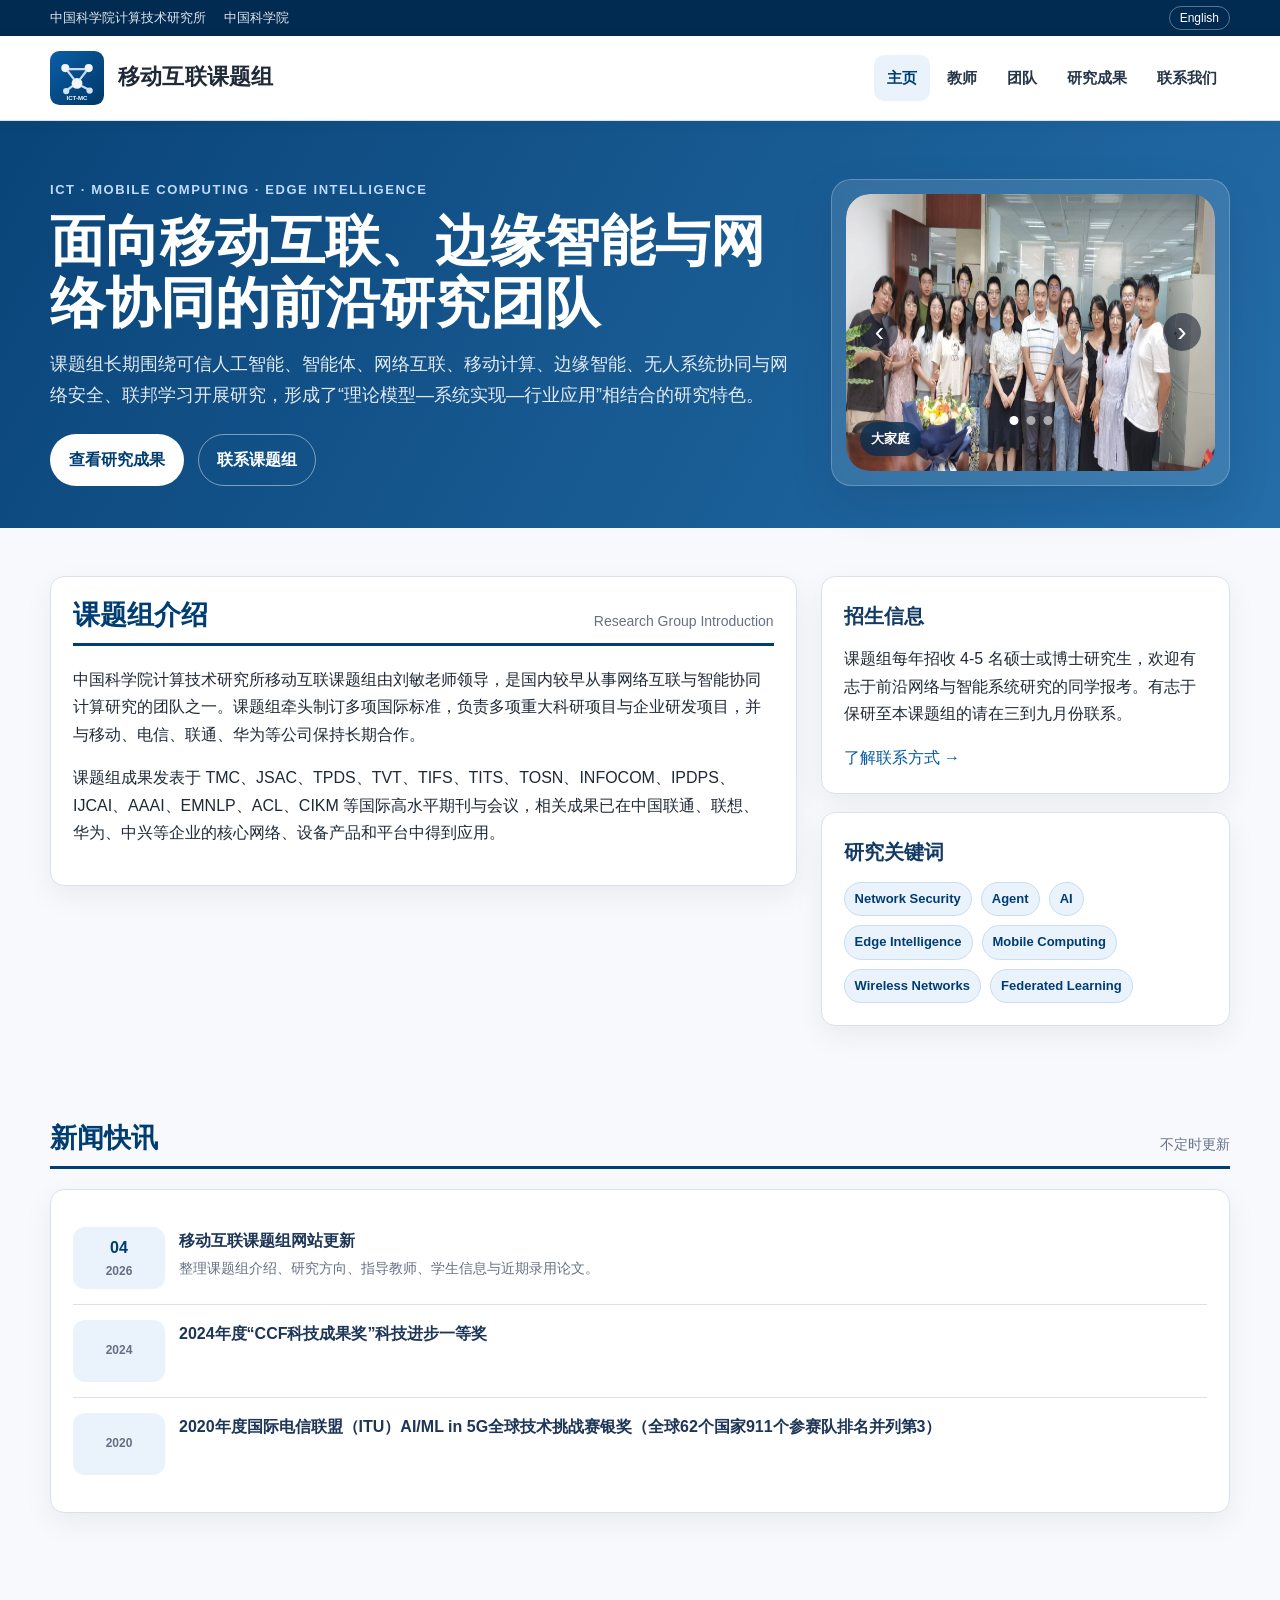
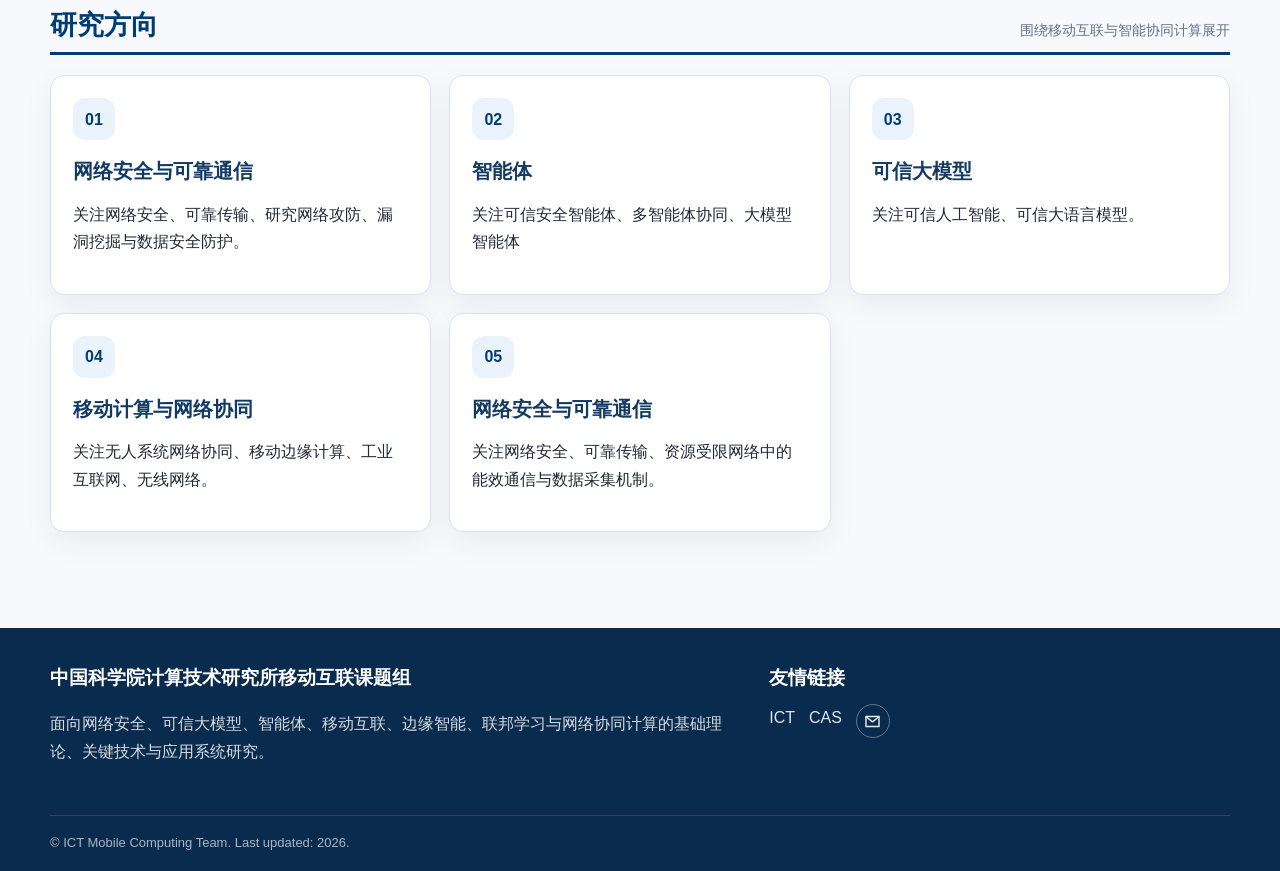
==== commit 03eab7be: "update photos" ====
--- a/index.html
+++ b/index.html
@@ -60,13 +60,42 @@
             <a class="button secondary" href="contact.html"><span class="lang-zh">联系课题组</span><span class="lang-en">Contact the Team</span></a>
           </div>
         </div>
-        <aside class="hero-panel hero-photo-panel" aria-label="Team photo">
-  <figure class="hero-photo">
-    <img src="assets/img/group-photo.jpg" alt="ICT Mobile Computing Team group photo">
+<aside class="hero-panel hero-photo-panel" aria-label="Team photo">
+  <figure class="hero-photo hero-carousel" data-carousel>
+    
+    <div class="carousel-track">
+      <div class="carousel-slide active">
+        <img src="assets/img/group-photo-1.jpg" alt="ICT Mobile Computing Team group photo 1">
+      </div>
+
+      <div class="carousel-slide">
+        <img src="assets/img/group-photo-2.jpg" alt="ICT Mobile Computing Team group photo 2">
+      </div>
+
+      <div class="carousel-slide">
+        <img src="assets/img/group-photo-3.jpg" alt="ICT Mobile Computing Team group photo 3">
+      </div>
+    </div>
+
+    <button class="carousel-btn carousel-prev" type="button" aria-label="Previous photo">
+      ‹
+    </button>
+
+    <button class="carousel-btn carousel-next" type="button" aria-label="Next photo">
+      ›
+    </button>
+
+    <div class="carousel-dots" aria-label="Photo carousel dots">
+      <button class="dot active" type="button" aria-label="Show photo 1"></button>
+      <button class="dot" type="button" aria-label="Show photo 2"></button>
+      <button class="dot" type="button" aria-label="Show photo 3"></button>
+    </div>
+
     <figcaption>
       <span class="lang-zh">大家庭</span>
       <span class="lang-en">Family</span>
     </figcaption>
+
   </figure>
 </aside>
       </div>
@@ -80,7 +109,7 @@
               <h2><span class="lang-zh">课题组介绍</span><span class="lang-en">About the Team</span></h2>
               <p><span class="lang-zh">Research Group Introduction</span><span class="lang-en">Research Group Introduction</span></p>
             </div>
-            <p><span class="lang-zh">中国科学院计算技术研究所移动互联课题组由刘敏老师领导，是国内较早从事网络互联与智能协同计算研究的团队之一。课题组牵头制订多项国际标准，负责多项重大科研项目与企业研发项目，并与清华大学、北京邮电大学等研究机构保持长期合作。</span><span class="lang-en">Led by Prof. Min Liu, the ICT Mobile Computing Team is among the early Chinese research teams working on network interconnection and intelligent collaborative computing. The team has contributed to international standards, major research projects, and industry collaborations, while maintaining close cooperation with leading universities and institutes.</span></p>
+            <p><span class="lang-zh">中国科学院计算技术研究所移动互联课题组由刘敏老师领导，是国内较早从事网络互联与智能协同计算研究的团队之一。课题组牵头制订多项国际标准，负责多项重大科研项目与企业研发项目，并与移动、电信、联通、华为等公司保持长期合作。</span><span class="lang-en">Led by Prof. Min Liu, the ICT Mobile Computing Team is among the early Chinese research teams working on network interconnection and intelligent collaborative computing. The team has contributed to international standards, major research projects, and industry collaborations, while maintaining close cooperation with China Mobile, China Telecom, China Unicom, Huawei and other companies..</span></p>
             <p><span class="lang-zh">课题组成果发表于 TMC、JSAC、TPDS、TVT、TIFS、TITS、TOSN、INFOCOM、IPDPS、IJCAI、AAAI、EMNLP、ACL、CIKM 等国际高水平期刊与会议，相关成果已在中国联通、联想、华为、中兴等企业的核心网络、设备产品和平台中得到应用。</span><span class="lang-en">The team has published in leading journals and conferences such as TMC, JSAC, TPDS, TVT, TIFS, TITS, TOSN, INFOCOM, IPDPS, IJCAI, AAAI, EMNLP, ACL, and CIKM. Its research outcomes have been applied in core networks, device products, and platforms of major industry partners.</span></p>
           </div>
         </article>
@@ -126,6 +155,14 @@
                 <div class="news-date">04<small>2026</small></div>
                 <div><div class="news-title"><span class="lang-zh">移动互联课题组网站更新</span><span class="lang-en">Team website content updated</span></div><div class="news-desc"><span class="lang-zh">整理课题组介绍、研究方向、指导教师、学生信息与近期录用论文。</span><span class="lang-en">Team introduction, research topics, faculty, students, and recent publications have been reorganized.</span></div></div>
               </li>
+                            <li>
+                <div class="news-date"><small>2024</small></div>
+                <div><div class="news-title"><span class="lang-zh">2024年度“CCF科技成果奖”科技进步一等奖</span><span class="lang-en">First Prize in Technological Progress of CCF Annual Science and Technology Award</span></div><div class="news-desc"></div></div>
+              </li>
+                            <li>
+                <div class="news-date"><small>2020</small></div>
+                <div><div class="news-title"><span class="lang-zh">2020年度国际电信联盟（ITU）AI/ML in 5G全球技术挑战赛银奖（全球62个国家911个参赛队排名并列第3）</span><span class="lang-en">Silver Award in the ITU AI/ML in 5G Global Technology Challenge (Ranked 3rd among 911 teams from 62 countries)</span></div><div class="news-desc"></div></div>
+              </li>
             </ul>
           </div>
         </div>
--- a/assets/css/site.css
+++ b/assets/css/site.css
@@ -159,7 +159,114 @@
   object-position: center;
   border-radius: 17px;
 }
-
+.hero-photo-panel {
+  overflow: hidden;
+}
+
+.hero-photo-panel {
+  overflow: hidden;
+}
+
+.hero-carousel {
+  position: relative;
+  width: 100%;
+  margin: 0;
+  overflow: hidden;
+  border-radius: 24px;
+  background: transparent; /* 不要灰底 */
+}
+
+.carousel-track {
+  position: relative;
+  width: 100%;
+  overflow: hidden;
+}
+
+.carousel-slide {
+  display: none;
+  position: relative;
+  width: 100%;
+}
+
+.carousel-slide.active {
+  display: block;
+}
+
+.carousel-slide img {
+  display: block;
+  width: 100%;
+  height: auto;      /* 关键：高度自适应 */
+  max-width: 100%;
+  object-fit: unset; /* 不再用 contain / cover */
+  background: transparent;
+  border-radius: 24px;
+}
+
+
+.carousel-btn {
+  position: absolute;
+  top: 50%;
+  transform: translateY(-50%);
+  width: 38px;
+  height: 38px;
+  border: none;
+  border-radius: 50%;
+  background: rgba(15, 23, 42, 0.55);
+  color: #fff;
+  font-size: 28px;
+  line-height: 1;
+  cursor: pointer;
+  z-index: 5;
+  transition: background 0.2s ease, transform 0.2s ease;
+}
+
+.carousel-btn:hover {
+  background: rgba(15, 23, 42, 0.75);
+}
+
+.carousel-prev {
+  left: 14px;
+}
+
+.carousel-next {
+  right: 14px;
+}
+
+.carousel-dots {
+  position: absolute;
+  left: 50%;
+  bottom: 46px;
+  transform: translateX(-50%);
+  display: flex;
+  gap: 8px;
+  z-index: 6;
+}
+
+.carousel-dots .dot {
+  width: 9px;
+  height: 9px;
+  border: none;
+  border-radius: 50%;
+  background: rgba(255, 255, 255, 0.55);
+  cursor: pointer;
+  padding: 0;
+}
+
+.carousel-dots .dot.active {
+  background: #ffffff;
+}
+
+.hero-carousel figcaption {
+  position: absolute;
+  left: 18px;
+  bottom: 16px;
+  z-index: 6;
+  padding: 6px 12px;
+  border-radius: 999px;
+  background: rgba(15, 23, 42, 0.65);
+  color: #fff;
+  font-size: 14px;
+}
 .hero-photo figcaption {
   position: absolute;
   left: 14px;
